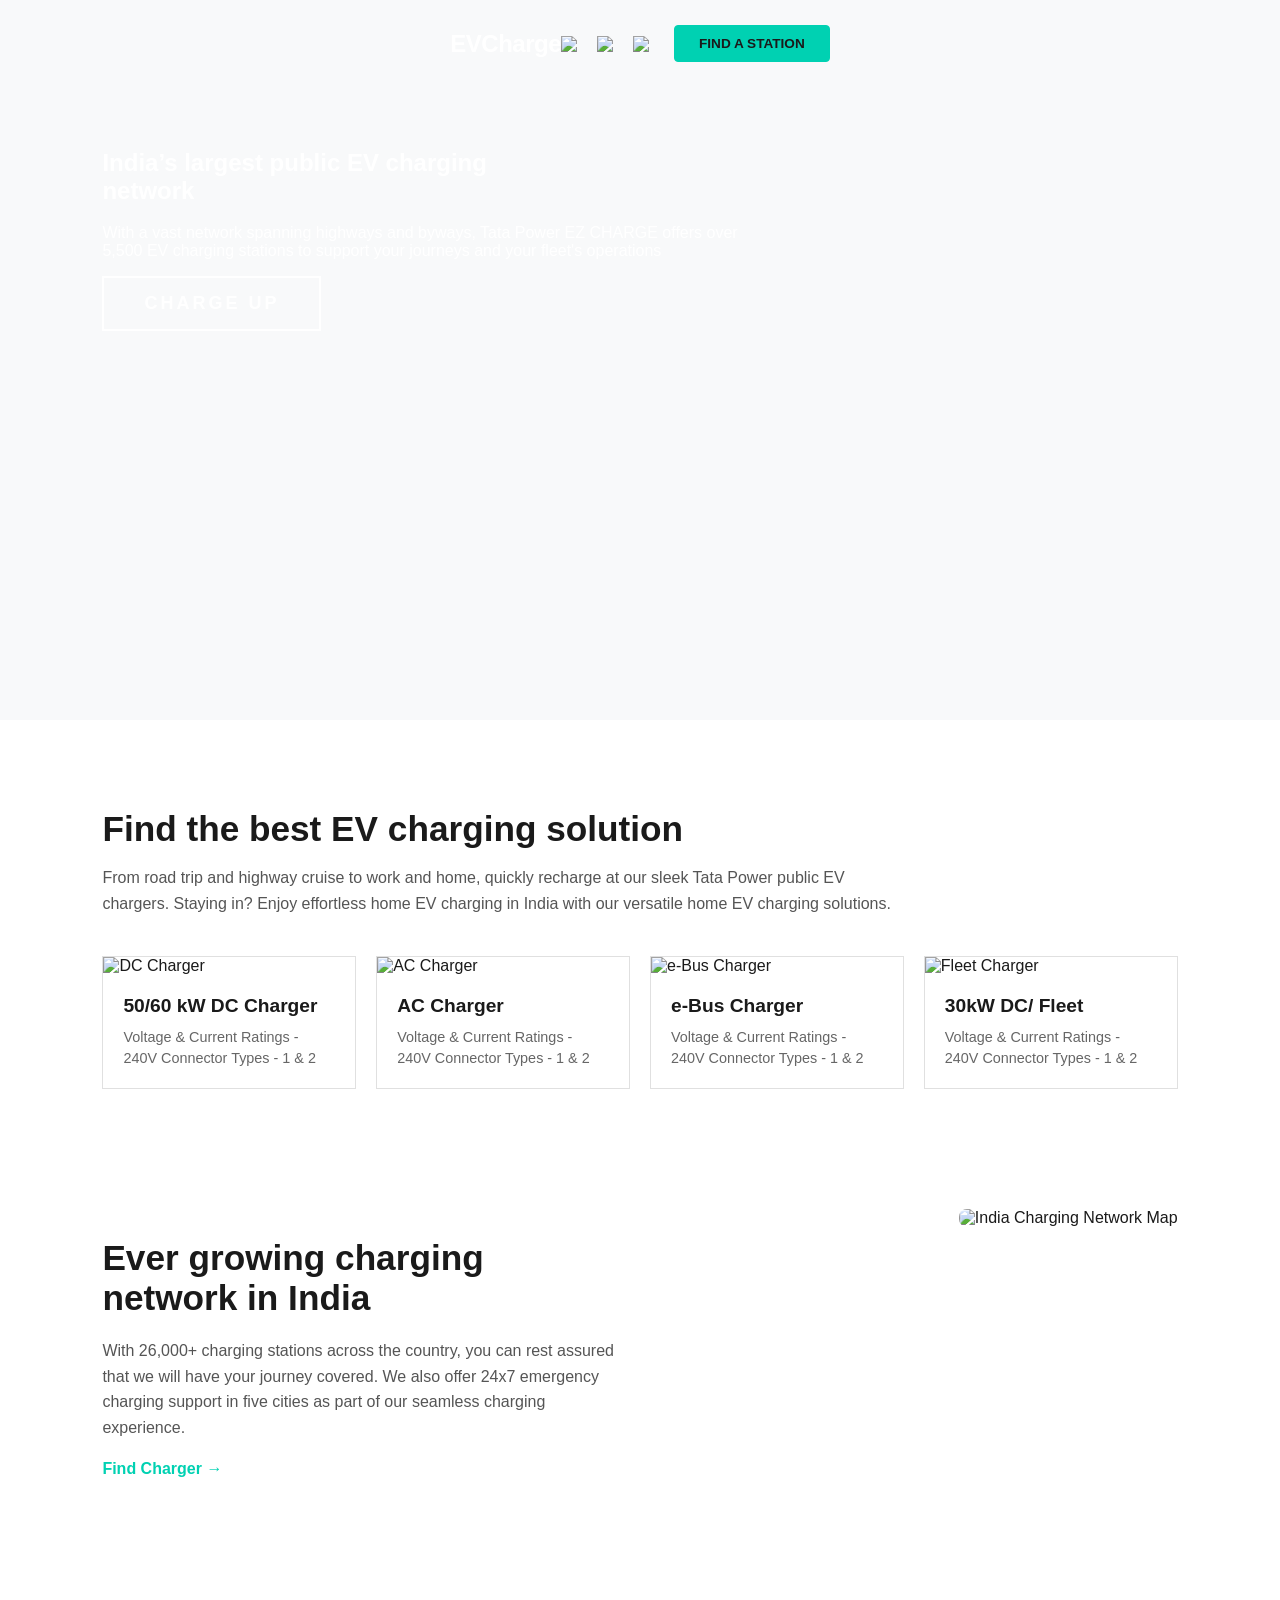
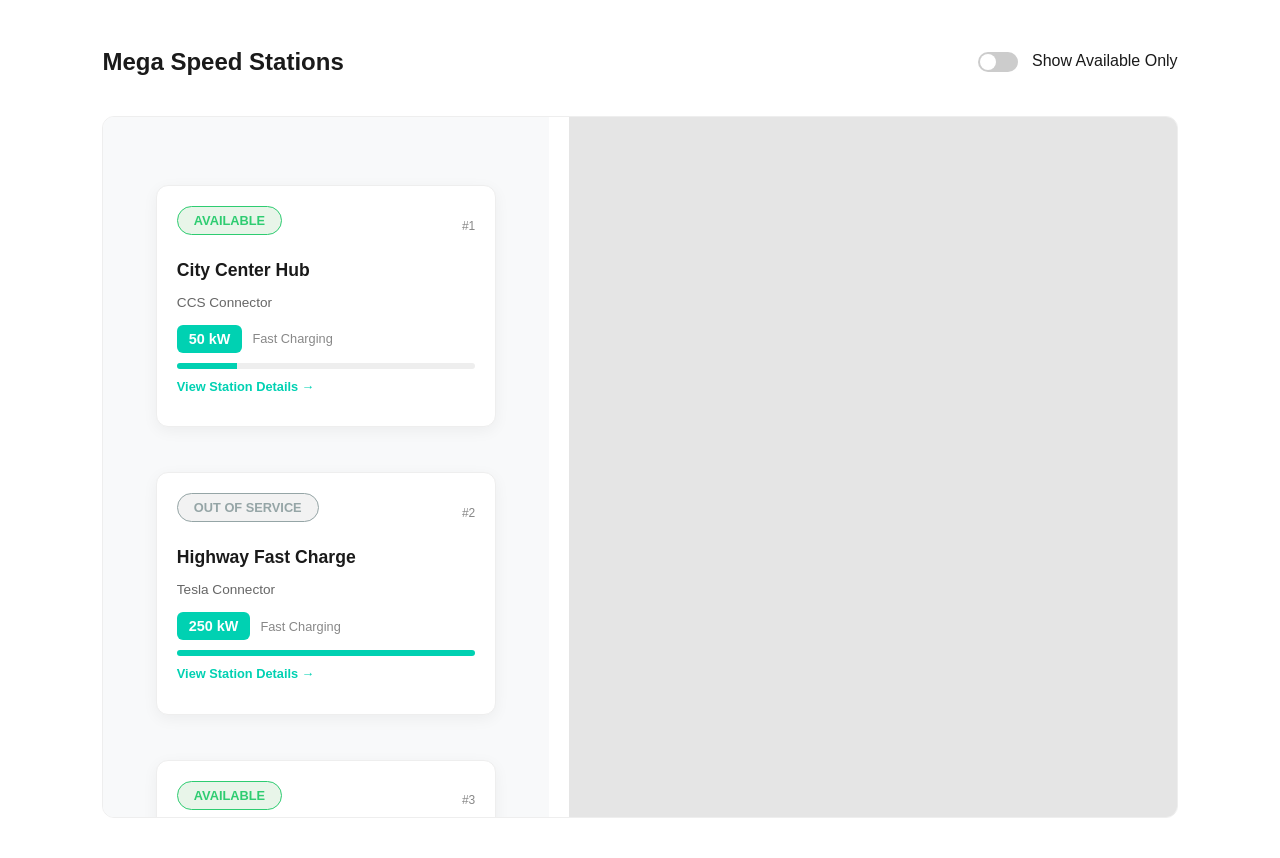
==== final_project_html/index.html @ 268f5c71 "Add files via upload" ====
<!DOCTYPE html>
<html lang="en">

<head>
    <link rel="stylesheet" href="style.css">
    <title>EVCharge | Find a Station</title>
    <link rel="stylesheet" href="https://unpkg.com/leaflet@1.9.4/dist/leaflet.css" />
    <script src="https://unpkg.com/leaflet@1.9.4/dist/leaflet.js"></script>
</head>

<body>
    <header id="main-header" class="main-header">
        <div class="header-container">
            <div class="logo">
                <h1 onclick="window.location.href='index.html'">EVCharge</h1>
            </div>



            <div class="header-actions">

                <div class="icon-group">

                    <img src="https://www.tatapower.com/etc.clientlibs/tatapoweraemsitesprogram/clientlibs/clientlib-site/resources/images/header-search.svg"
                        onclick="toggleSearch()" style="cursor: pointer;">


                    <img
                        src="https://www.tatapower.com/etc.clientlibs/tatapoweraemsitesprogram/clientlibs/clientlib-site/resources/images/accesibility.svg">


                    <img src="https://www.tatapower.com/etc.clientlibs/tatapoweraemsitesprogram/clientlibs/clientlib-site/resources/images/hamburger.svg"
                        onclick="toggleMenu()" style="cursor: pointer" ;>

                </div>

                <a href="#charging-section" class="btn-cta">Find a Station</a>




            </div>



        </div>



        <div id="menu-overlay" class="menu-overlay">
            <div class="menu-header">
                <span class="menu-title">☰ Menu</span>
                <span class="close-menu" onclick="toggleMenu()">✕</span>
            </div>
            <nav class="menu-content">
                <a href="index.html" onclick="toggleMenu()">Home</a>
                <a href="#charging-section" onclick="toggleMenu()">Find Stations</a>
                <a href="#connector-types" onclick="toggleMenu()">Connector Types</a>
                <a href="#pricing" onclick="toggleMenu()">Pricing</a>
                <div class="menu-sub-section">
                    <span class="sub-title"> How It Works</span>
                    <ul>
                        <li>Find station</li>
                        <li>Check availability</li>
                        <li>View details</li>
                        <li>Reserve charging spot</li>
                    </ul>
                </div>
                <a href="#about" onclick="toggleMenu()">About EVCharge</a>
            </nav>
        </div>


        <div id="search-overlay" class="search-overlay">
            <div class="search-container">
                <div class="search-input-wrapper">
                    <input type="text" placeholder="Search for news, article, stocks" id="search-box">
                    <span class="close-search" onclick="toggleSearch()">✕</span>
                </div>

                <div class="quick-search-section">
                    <span class="quick-title">Quick Search</span>
                    <div class="pill-container">
                        <button class="search-pill">CCS2 Chargers</button>
                        <button class="search-pill">Ultra Fast 250kW</button>
                        <button class="search-pill">Available Now</button>
                        <button class="search-pill">Charging Tariff</button>
                        <button class="search-pill">Idle Fees</button>
                        <button class="search-pill">Mumbai Highway</button>
                    </div>
                </div>
            </div>
        </div>


    </header>

    <section class="hero">
        <div class="hero-content">
            <h1>India’s largest public EV charging <br>network
            </h1>
            <p>With a vast network spanning highways and byways,
                Tata Power EZ CHARGE offers over <br>5,500 EV charging stations
                to support your journeys and your fleet's operations </p>
            <a href="#charging-section" class="charge-up-btn">
                Charge Up
            </a>
        </div>
    </section>

    <section class="charger-solutions">
        <h2>Find the best EV charging solution</h2>
        <p class="solution-desc">
            From road trip and highway cruise to work and home, quickly recharge at our sleek Tata Power public EV
            chargers.
            Staying in? Enjoy effortless home EV charging in India with our versatile home EV charging solutions.
        </p>

        <div class="product-grid">
            <div class="product-card" onclick="openChargerInfo('dc-60')">
                <div class="product-image-box">
                    <img src="https://www.tatapower.com/adobe/dynamicmedia/deliver/dm-aid--e514d005-6a16-4820-a61c-bebf4b36b5ee/Frame1321316902.webp?quality=85&width=302&preferwebp=true&width="
                        alt="DC Charger">
                </div>
                <div class="product-info">
                    <h3>50/60 kW DC Charger</h3>
                    <p>Voltage & Current Ratings - 240V Connector Types - 1 & 2</p>
                </div>
            </div>

            <div class="product-card" onclick="openChargerInfo('ac-charger')">
                <div class="product-image-box">
                    <img src="https://www.tatapower.com/adobe/dynamicmedia/deliver/dm-aid--e4ee41d9-83de-4111-8641-e7161a7dcb87/Group1321316441.webp?quality=85&width=302&preferwebp=true&width="
                        alt="AC Charger">
                </div>
                <div class="product-info">
                    <h3>AC Charger</h3>
                    <p>Voltage & Current Ratings - 240V Connector Types - 1 & 2</p>
                </div>
            </div>

            <div class="product-card" onclick="openChargerInfo('e-bus')">
                <div class="product-image-box">
                    <img src="https://www.tatapower.com/adobe/dynamicmedia/deliver/dm-aid--15c84b57-98c5-40ec-a3a7-c7b6050363bb/Group1321316442.webp?quality=85&width=302&preferwebp=true&width="
                        alt="e-Bus Charger">
                </div>
                <div class="product-info">
                    <h3>e-Bus Charger</h3>
                    <p>Voltage & Current Ratings - 240V Connector Types - 1 & 2</p>
                </div>
            </div>

            <div class="product-card" onclick="openChargerInfo('fleet')">
                <div class="product-image-box">
                    <img src="https://www.tatapower.com/adobe/dynamicmedia/deliver/dm-aid--0efea2f0-b229-4808-8883-1827bea57d4c/Frame13213169023.webp?quality=85&width=302&preferwebp=true&width="
                        alt="Fleet Charger">
                </div>
                <div class="product-info">
                    <h3>30kW DC/ Fleet</h3>
                    <p>Voltage & Current Ratings - 240V Connector Types - 1 & 2</p>
                </div>
            </div>
        </div>
    </section>

    <section class="savings-network-section">
        <div class="network-container">
            <div class="text-content">
                <h2>Ever growing charging network in India</h2>
                <p>
                    With 26,000+ charging stations across the country, you can rest assured that we will have your
                    journey covered.
                    We also offer 24x7 emergency charging support in five cities as part of our seamless charging
                    experience.
                </p>
                <p class="disclaimer">
                </p>
                <a href="#" class="find-charger-link">Find Charger →</a>


            </div>

            <div class="map-container">
                <img src="https://s7ap1.scene7.com/is/image/tatapassenger/charging-locator-map?$TT-939-780-D$&fit=fit&fmt=avif-alpha"
                    alt="India Charging Network Map" class="network-map">
            </div>
        </div>
    </section>

    <section class="dashboard-section" id="charging-section">
        <div class="dashboard-header">
            <h2>Mega Speed Stations</h2>
            <div class="filter-controls">
                <label class="switch">
                    <input type="checkbox" id="available-only" onchange="filterStations()">
                    <span class="slider"></span>
                </label>
                <span>Show Available Only</span>
            </div>
        </div>

        <div class="dashboard-container">
            <div class="list-side">
                <main id="station-list" class="grid-container">
                </main>
            </div>

            <div class="map-side">
                <iframe id="mapFrame" width="100%" height="100%" style="border:0; border-radius: 12px;" loading="lazy"
                    allowfullscreen
                    src="https://www.google.com/maps/embed/v1/search?key=YOUR_API_KEY&q=Tata+Power+EV+Charging+Station">
                </iframe>
            </div>
        </div>
    </section>


    <div id="charger-modal" class="modal-overlay" onclick="closeModal()">
        <div class="modal-content" onclick="event.stopPropagation()">
            <span class="close-btn" onclick="closeModal()">&times;</span>
            <div class="modal-body">
                <div class="modal-image">
                    <img id="modal-img" src="" alt="Charger">
                </div>
                <div class="modal-text">
                    <h2 id="modal-title">Charger Name</h2>
                    <p id="modal-desc">Technical description goes here...</p>
                    <ul id="modal-specs">
                    </ul>
                    <button class="charge-up-btn"
                        style="background:#1a1a1a; color:white; border:none; width:100%;">Download Data Sheet</button>
                </div>
            </div>
        </div>
    </div>

    <script src="script.js"></script>
</body>

</html>
---- final_project_html/style.css ----
/* General Reset & Typography */
body {
    font-family: 'Inter', 'Segoe UI', sans-serif;
    margin: 0;
    background-color: #f8f9fa;
    /* Light background from your screenshots */
    color: #1a1a1a;
    /* Dark text color */
}

/* Header Navigation */
header {
    background: #1a1a1a;
    color: white;
    padding: 1rem 5%;
    display: flex;
    justify-content: space-between;
    align-items: center;
}

.navlinks {
    color: black;
    display: flex;
    gap: 20px;
}

/* Search Overlay Styling */
.search-overlay {
    position: fixed;
    top: 0;
    left: 0;
    width: 100%;
    height: 0;
    /* Hidden by default */
    background-color: rgba(0, 30, 43, 0.98);
    /* Deep dark blue/green from Tata Power */
    z-index: 2000;
    overflow: hidden;
    transition: height 0.4s ease-in-out;
    display: flex;
    justify-content: center;
}

.search-overlay.active {
    height: 300px;
    /* Expands downward when active */
}

.search-container {
    width: 80%;
    max-width: 1000px;
    padding-top: 50px;
    color: white;
}

.search-input-wrapper {
    display: flex;
    align-items: center;
    border-bottom: 2px solid #00d1b2;
    /* Tata Teal underline */
    padding-bottom: 10px;
    margin-bottom: 30px;
}

#search-box {
    background: transparent;
    border: none;
    color: white;
    font-size: 1.8rem;
    width: 100%;
    outline: none;
}

.close-search {
    font-size: 1.5rem;
    cursor: pointer;
    color: #666;
    transition: color 0.3s;
}

.close-search:hover {
    color: white;
}

/* Quick Search Pills */
.quick-title {
    display: block;
    font-size: 0.9rem;
    color: #00d1b2;
    margin-bottom: 15px;
}

.pill-container {
    display: flex;
    flex-wrap: wrap;
    gap: 10px;
}

.search-pill {
    background: #002d3a;
    border: 1px solid #004d5a;
    color: #eee;
    padding: 8px 16px;
    border-radius: 20px;
    cursor: pointer;
    font-size: 0.85rem;
    transition: 0.3s;
}

.search-pill:hover {
    background: #00d1b2;
    color: white;
}

/* Menu Overlay Background */
.menu-overlay {
    position: fixed;
    top: 0;
    left: 0;
    width: 100%;
    height: 100%;
    background: #1a1a1a;
    z-index: 5000;
    /* Higher than header */
    transform: translateY(-100%);
    /* Stays ABOVE the screen */
    transition: transform 0.5s ease-in-out;
    visibility: hidden;
    /* Add this to prevent accidental clicks */
}


/* When active, slide down */

.menu-overlay.active {
    transform: translateY(0);
    visibility: visible;
    /* Show only when active */
}



.menu-header {
    display: flex;
    justify-content: space-between;
    align-items: center;
    border-bottom: 1px solid #333;
    padding-bottom: 1rem;
}

.menu-title {
    font-size: 1.5rem;
    font-weight: bold;
}

.close-menu {
    font-size: 2rem;
    cursor: pointer;
    color: #00d1b2;
}

.menu-content {
    display: flex;
    flex-direction: column;
    gap: 20px;
    padding-top: 30px;
}

.menu-content a {
    color: white;
    text-decoration: none;
    font-size: 1.2rem;
    font-weight: 600;
    transition: 0.3s;
}

.menu-content a:hover {
    color: #00d1b2;
}

/* How It Works Section */
.menu-sub-section {
    margin: 20px 0;
    padding: 15px;
    background: #252525;
    border-radius: 8px;
}

.sub-title {
    color: #00d1b2;
    font-weight: bold;
    display: block;
    margin-bottom: 10px;
}

.menu-sub-section ul {
    list-style: none;
    padding: 0;
    margin: 0;
}

.menu-sub-section li {
    font-size: 0.9rem;
    color: #ccc;
    margin-bottom: 8px;
    display: flex;
    align-items: center;
}

.menu-sub-section li::before {
    content: "•";
    color: #00d1b2;
    margin-right: 10px;
}


/* 1. Hero Section (Inspired by TATA.ev) */
.hero {
    position: relative;
    height: 80vh;
    width: 100%;
    background:
        url('https://www.tatapower.com/adobe/dynamicmedia/deliver/dm-p-oid--xoiKJFyY4kqwBXocriZrmRglbhyjMgNeoZG4whF-Uwqc6SeZ3aId4MAsoG1dIYcIiD8dvMjbJ8llE1LajGkYwc-zTWCh3LTII9qAmWfLQM-hAw4r_FJO782dt_IqmY88s2PEYULZP9TvJ1EC0Bq01plCGFw6dUZ7pNvtnor7L7M/desktop-hero-banner-mobile-04-v2.webp?quality=85&width=5760&preferwebp=true') no-repeat center center;
    background-size: cover;
    display: flex;
    flex-direction: column;
    justify-content: center;
    padding: 0 8% 60px 8%;
    color: #fff;
    box-sizing: border-box;
}

.hero-content {
    margin-top: -200px;
}

/* Charger Solutions Section */
.charger-solutions {
    padding: 60px 8%;
    background-color: #ffffff;
}

.charger-solutions h2 {
    font-size: 2.2rem;
    color: #1a1a1a;
    margin-bottom: 15px;
}

.solution-desc {
    max-width: 800px;
    color: #555;
    line-height: 1.6;
    margin-bottom: 40px;
}


/* --- Modern Sticky Header (Blink Inspired) --- */
.main-header {
    position: fixed;
    /* Keep it at the top */
    top: 0;
    left: 0;
    width: 100%;
    z-index: 4000;
    transition: all 0.4s cubic-bezier(0.4, 0, 0.2, 1);
    background: transparent;
    /* Starts fully transparent */
    padding: 25px 0;
}

/* Class added via JavaScript on scroll */
.main-header.scrolled {
    background: linear-gradient(to bottom,
            rgba(26, 26, 26, 1) 0%,
            rgba(26, 26, 26, 0.7) 60%,
            rgba(26, 26, 26, 0) 100%);
    /* Glass blur effect */
    padding: 12px 0;
    /* Shrink header on scroll */
}.header-container {
    max-width: 1400px;
    margin: 0 auto;
    padding: 0 5%;
    display: flex;
    /* Pushes Logo to left and Actions to right */
    justify-content: space-between; 
    align-items: center;
}

.header-actions {
    display: flex;
    flex-direction: row; /* Ensure this is NOT row-reverse */
    align-items: center;
    gap: 25px;
}
.icon-group {
    display: flex;
    gap: 20px;
    align-items: center;
}

/* Ensure icons are white and properly sized */
.nav-icon {
    width: 22px;
    filter: invert(1);
    cursor: pointer;
    opacity: 0.8;
    transition: 0.3s;
}

.nav-icon:hover {
    opacity: 1;
}
.logo h1 {
    color: white;
    font-size: 1.5rem;
    font-weight: 800;
    margin: 0;
    cursor: pointer;
    letter-spacing: -0.5px;
}

.logo h1 span {
    color: #00d1b2;
}

/* Navigation links */
.desktop-nav {
    display: flex;
    gap: 35px;
}

.desktop-nav a {
    color: white;
    text-decoration: none;
    font-size: 0.95rem;
    font-weight: 500;
    opacity: 0.85;
    transition: 0.3s;
}

.desktop-nav a:hover {
    opacity: 1;
    color: #00d1b2;
}

/* Right Side Actions */

.nav-icon {
    width: 22px;
    filter: invert(1);
    /* Flip dark icons to white */
    cursor: pointer;
    opacity: 0.8;
    transition: 0.3s;
}

.nav-icon:hover {
    opacity: 1;
    transform: scale(1.1);
}

/* The Teal CTA Button */
.btn-cta {
    background: #00d1b2;
    color: #1a1a1a;
    padding: 10px 24px;
    border-radius: 4px;
    text-decoration: none;
    font-weight: 700;
    font-size: 0.85rem;
    text-transform: uppercase;
    transition: all 0.3s ease;
    border: 1px solid #00d1b2;
}

.btn-cta:hover {
    background: transparent;
    color: #00d1b2;
    transform: translateY(-2px);
}

/* Product Grid */
.product-grid {
    display: grid;
    grid-template-columns: 1fr 1fr 1fr 1fr;
    gap: 20px;
}

.product-card {
    border: 1px solid #e0e0e0;
    text-align: left;
    transition: 0.3s;
}

.product-card:hover {
    box-shadow: 0 10px 20px rgba(0, 0, 0, 0.1);
}


.product-image-box img {
    height: 80%;
    z-index: 1;
    /* Puts image above the teal stripe */
}

/* Text area below image */
.product-info {
    padding: 20px;
}

.product-info h3 {
    margin: 0 0 10px 0;
    font-size: 1.2rem;
    color: #1a1a1a;
}

.product-info p {
    font-size: 0.9rem;
    color: #666;
    line-height: 1.4;
    margin: 0;
}


/* Savings and Network Layout */
.savings-network-section {
    padding: 60px 8%;
    background-color: #ffffff;
}

.network-container {
    display: flex;
    flex-direction: row;
    gap: 50px;
    align-items: flex-start;
}

.text-content {
    flex: 1;
    /* Takes up half the space */
}

.map-container {
    flex: 1;
    /* Takes up the other half */
    text-align: right;
}

.network-map {
    width: 100%;
    max-width: 500px;
    border-radius: 8px;
}

/* Typography */
.savings-network-section h2 {
    font-size: 2.2rem;
    color: #1a1a1a;
    margin-bottom: 20px;
}

.savings-network-section p {
    color: #555;
    line-height: 1.6;
    margin-bottom: 20px;
}

.disclaimer {
    font-size: 0.85rem;
    font-style: italic;
    color: #888;
}

.find-charger-link {
    color: #00d1b2;
    /* Tata Teal */
    text-decoration: none;
    font-weight: bold;
    display: inline-block;
    margin-bottom: 50px;
}



/* 2. Grid & Station Cards (Inspired by ChargePoint) */
.grid-container {
    display: grid;
    grid-template-columns: repeat(auto-fill, minmax(300px, 1fr));
    gap: 25px;
    padding: 3rem 8%;
}

.station-card {
    background: white;
    padding: 1.5rem;
    border-radius: 16px;
    box-shadow: 0 4px 15px rgba(0, 0, 0, 0.05);
    border: 1px solid #eee;
    transition: transform 0.3s ease;
}

.station-card:hover {
    transform: translateY(-5px);
}

/* Status Pills (Requirement: JS Availability Filter) */
.badge {
    padding: 5px 15px;
    border-radius: 25px;
    font-size: 0.75rem;
    font-weight: bold;
    display: inline-block;
    margin-bottom: 10px;
}

.available {
    background: #e8f5e9;
    color: #2ecc71;
    border: 1px solid #2ecc71;
}

.in-use {
    background: #f2f2f2;
    color: #95a5a6;
    border: 1px solid #95a5a6;
}

/* 3. Power Indicators (Requirement: CSS Power level indicators) */
.speed-tag {
    background: #00d1b2;
    /* Tata Teal */
    color: white;
    padding: 6px 12px;
    border-radius: 6px;
    font-weight: bold;
    font-size: 0.9rem;
    display: inline-block;
}

.progress-bar {
    background: #eee;
    height: 6px;
    border-radius: 10px;
    overflow: hidden;
    margin: 10px 0;
}

.fill {
    background: #00d1b2;
    height: 100%;
}

/* 4. Pricing & Details (Requirement: Pricing Strategy) */
.detail-container {
    max-width: 800px;
    margin: 40px auto;
    padding: 30px;
    background: white;
    border-radius: 20px;
    box-shadow: 0 10px 30px rgba(0, 0, 0, 0.08);
}

.info-card {
    border-left: 6px solid #00d1b2;
    padding-left: 20px;
    margin: 20px 0;
}

.price-large {
    font-size: 2.5rem;
    font-weight: 800;
    color: #1a1a1a;
    margin: 5px 0;
}

.idle-fee-box {
    background: #fff3cd;
    border: 1px solid #ffeeba;
    padding: 12px;
    border-radius: 8px;
    color: #856404;
    font-size: 0.9rem;
}

/* Buttons */
.charge-up-btn {
    display: inline-flex;
    align-items: center;
    justify-content: center;
    padding: 15px 40px;

    background: transparent;
    border: 2px solid #ffffff;

    color: #ffffff;
    font-family: 'Inter', sans-serif;
    font-size: 18px;
    font-weight: 700;
    text-transform: uppercase;
    letter-spacing: 3px;
    cursor: pointer;
    transition: all 0.3s ease;
    text-decoration: none;
}



.charge-up-btn:hover {
    background-color: rgba(255, 255, 255, 0.1);
}




.get-directions {
    color: #00d1b2;
    text-decoration: none;
    font-weight: bold;
    display: flex;
    align-items: center;
    gap: 5px;
    margin-top: 10px;
}


/* Dashboard Layout */
.dashboard-section {
    padding: 40px 8%;
    background: #ffffff;
}

.dashboard-header {
    display: flex;
    justify-content: space-between;
    align-items: center;
    margin-bottom: 20px;
}

.dashboard-container {
    display: flex;
    height: 700px;
    gap: 20px;
    border: 1px solid #eee;
    border-radius: 12px;
    overflow: hidden;
}

.list-side {
    flex: 1;
    overflow-y: auto;
    /* Scrollable list like ChargePoint */
    background: #f8f9fa;
    padding: 20px;
}

.map-side {
    flex: 1.5;
    /* Map is slightly larger */
    background: #e5e5e5;
}


/* Updated Professional Station Card */
.station-card {
    background: white;
    padding: 20px;
    border-radius: 12px;
    margin-bottom: 20px;
    border: 1px solid #eee;
    transition: all 0.3s ease;
    cursor: pointer;
}

.station-card:hover {
    transform: translateY(-5px);
    box-shadow: 0 10px 20px rgba(0, 0, 0, 0.1);
    border-color: #00d1b2;
    /* Tata Teal */
}

/* Toggle Switch Styling */
.switch {
    position: relative;
    display: inline-block;
    width: 40px;
    height: 20px;
    margin-right: 10px;
}

.switch input {
    opacity: 0;
    width: 0;
    height: 0;
}

.slider {
    position: absolute;
    cursor: pointer;
    top: 0;
    left: 0;
    right: 0;
    bottom: 0;
    background-color: #ccc;
    transition: .4s;
    border-radius: 34px;
}

input:checked+.slider {
    background-color: #00d1b2;
}

.slider:before {
    position: absolute;
    content: "";
    height: 16px;
    width: 16px;
    left: 2px;
    bottom: 2px;
    background-color: white;
    transition: .4s;
    border-radius: 50%;
}

input:checked+.slider:before {
    transform: translateX(20px);
}


.modal-overlay {
    display: none;
    /* Hidden by default */
    position: fixed;
    top: 0;
    left: 0;
    width: 100%;
    height: 100%;
    background: rgba(0, 0, 0, 0.8);
    z-index: 5000;
    justify-content: center;
    align-items: center;
}

.modal-content {
    background: white;
    width: 90%;
    max-width: 800px;
    padding: 40px;
    border-radius: 20px;
    position: relative;
    animation: slideUp 0.3s ease-out;
}

@keyframes slideUp {
    from {
        transform: translateY(50px);
        opacity: 0;
    }

    to {
        transform: translateY(0);
        opacity: 1;
    }
}

.modal-body {
    display: flex;
    gap: 30px;
    align-items: center;
}

.modal-image img {
    width: 250px;
    border-radius: 10px;
}

.modal-text {
    flex: 1;
}

.close-btn {
    position: absolute;
    top: 20px;
    right: 20px;
    font-size: 30px;
    cursor: pointer;
}

/* Style for the clickable cards */
.product-card {
    cursor: pointer;
    transition: 0.3s;
}

.product-card:hover {
    transform: scale(1.02);
}


/* Details Page Styling */
.detail-page-wrapper {
    padding: 40px 8%;
}

.main-detail-card {
    max-width: 800px;
    margin: 0 auto;
}

.tariff-card {
    border-left: 6px solid #00d1b2;
    padding: 30px;
    background: white;
    border-radius: 15px;
    box-shadow: 0 10px 30px rgba(0, 0, 0, 0.05);
}

.tariff-label {
    text-transform: uppercase;
    color: #888;
    letter-spacing: 2px;
    /* Adds that premium Tata feel */
    font-size: 0.8rem;
    margin-bottom: 5px;
}

.price-display {
    font-size: 3.5rem;
    /* Make the price the most prominent element */
    font-weight: 800;
    color: #1a1a1a;
    margin: 10px 0;
}

.price-display .unit {
    font-size: 1.2rem;
    color: #888;
    font-weight: 400;
}

.specs-grid {
    display: grid;
    grid-template-columns: 1fr 1fr;
    gap: 20px;
    margin: 20px 0;
}

.fee-notice {
    background: #fff3cd;
    border: 1px solid #ffeeba;
    padding: 15px;
    border-radius: 8px;
    color: #856404;
}

/* Back Button Styling */
.back-link {
    display: inline-flex;
    align-items: center;
    text-decoration: none;
    color: #00d1b2;
    /* Tata Power Teal */
    font-size: 1rem;
    font-weight: 700;
    text-transform: uppercase;
    letter-spacing: 1px;
    margin-bottom: 40px;
    transition: all 0.3s ease;
}

/* Styled arrow within the link */
.back-link span {
    font-size: 1.4rem;
    margin-right: 10px;
    transition: transform 0.3s ease;
}

/* Hover Effect: The arrow nudges to the left */
.back-link:hover {
    color: #1a1a1a;
    /* Darker color on hover */
}

.back-link:hover span {
    transform: translateX(-8px);
    /* Nudges the arrow back */
}

/* Status Badge on Details Page */
.badge {
    padding: 6px 16px;
    border-radius: 20px;
    font-size: 0.8rem;
    font-weight: bold;
    text-transform: uppercase;
}

.available {
    background: #e8f5e9;
    color: #2ecc71;
    border: 1px solid #2ecc71;
}

.in-use {
    background: #f2f2f2;
    color: #95a5a6;
    border: 1px solid #95a5a6;
}

html {
    scroll-behavior: smooth;
}
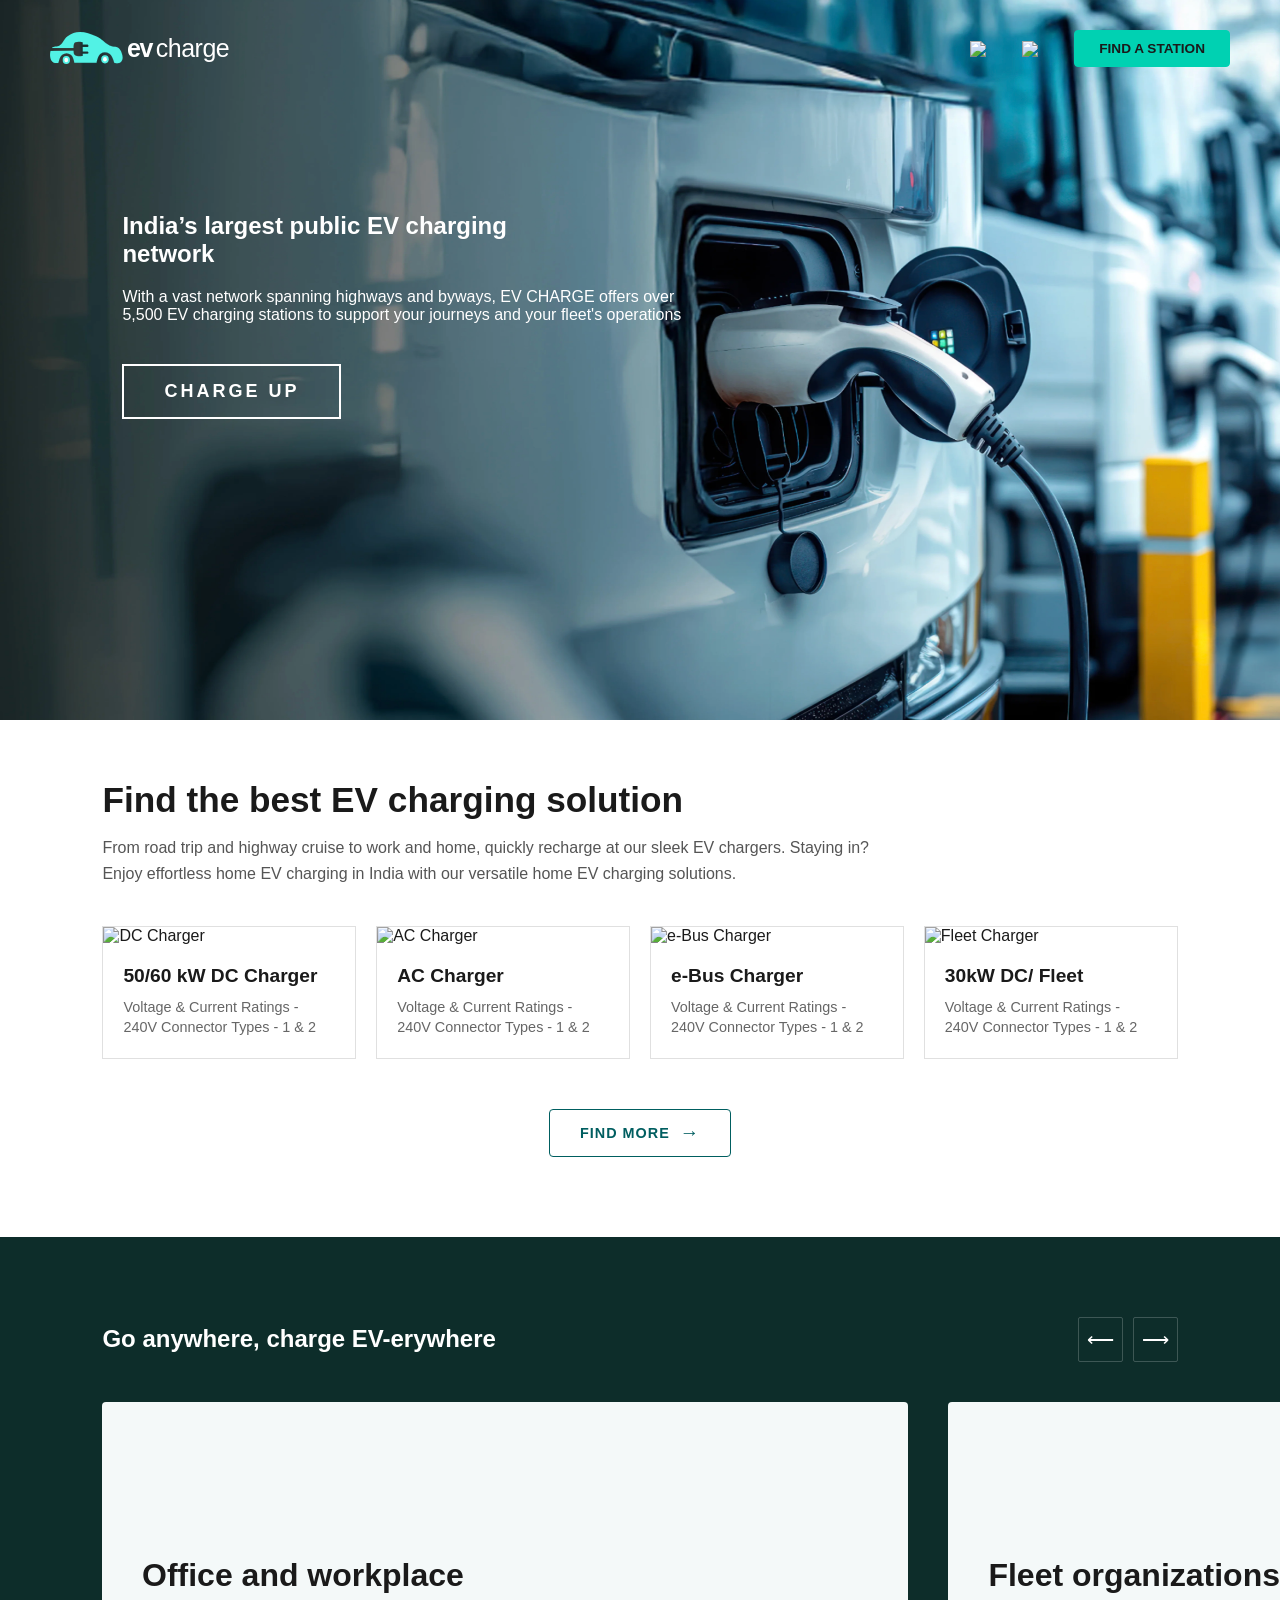
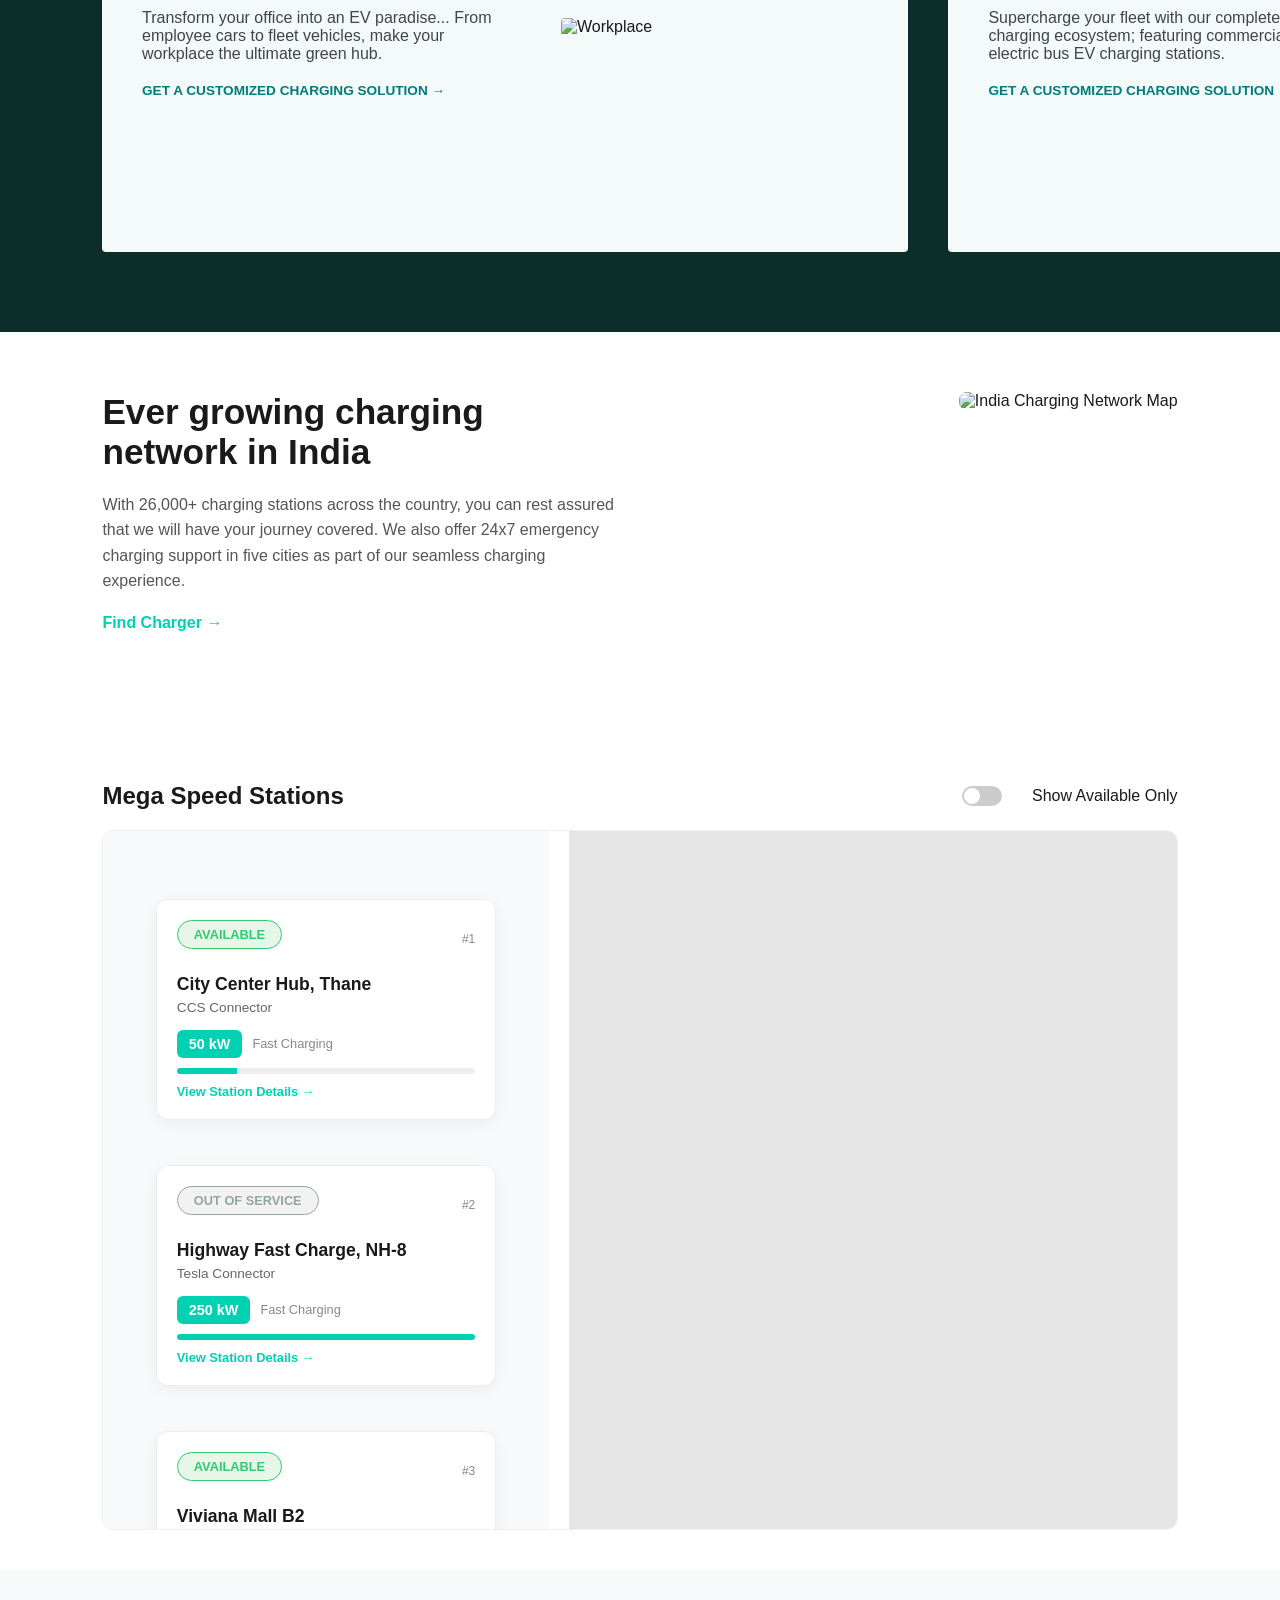
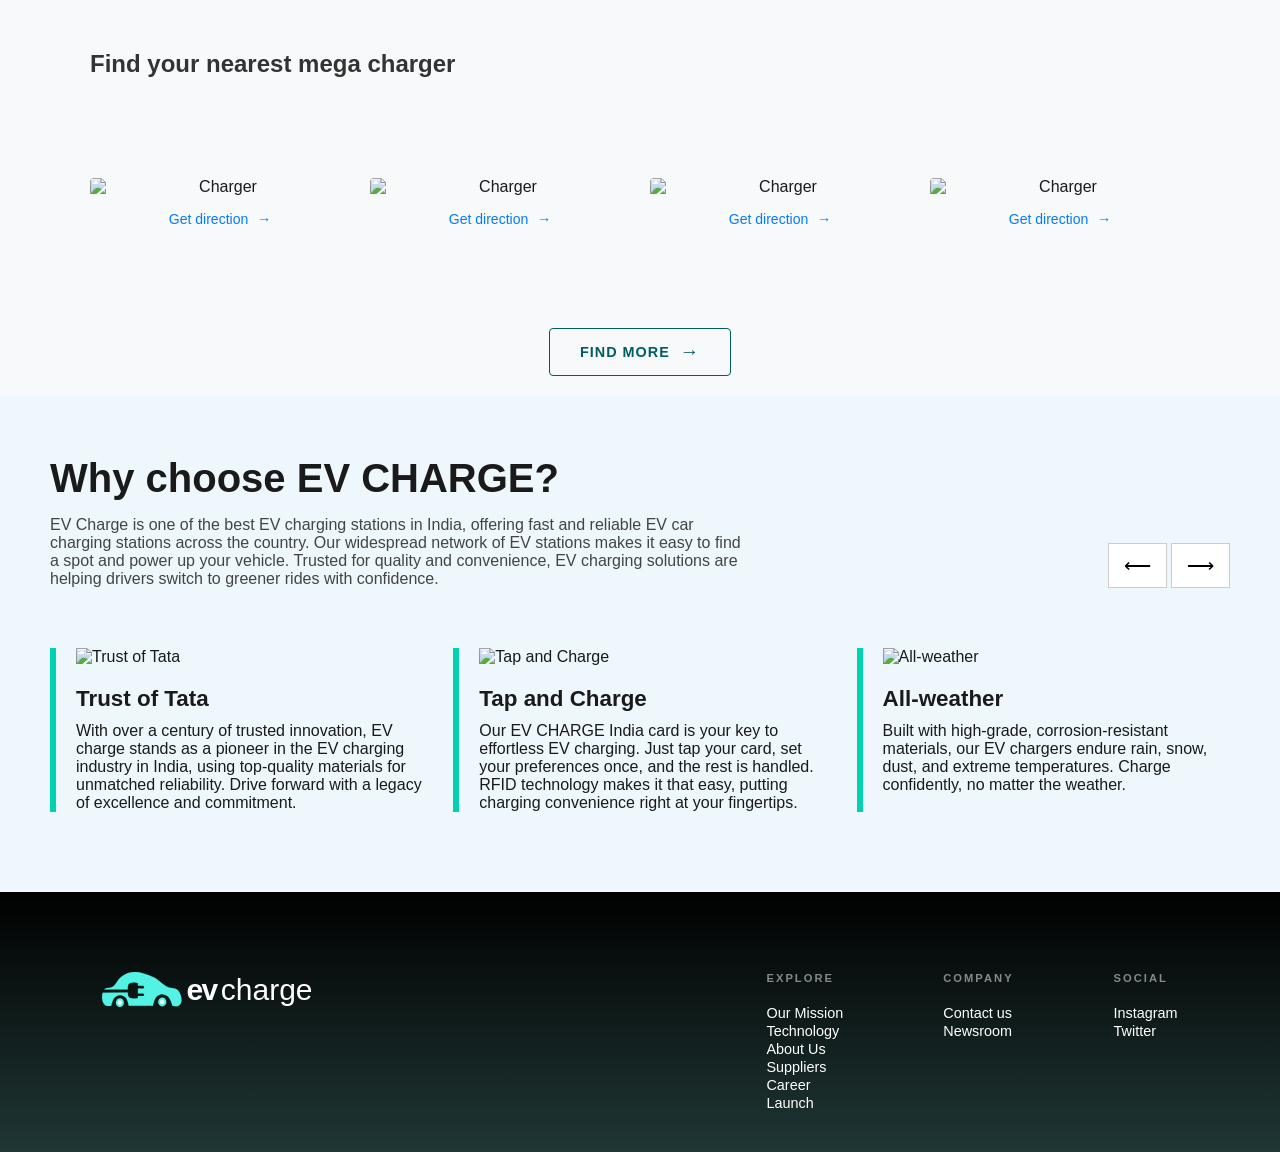
==== commit 1a68376e: "Add files via upload" ====
--- a/final_project_html/index.html
+++ b/final_project_html/index.html
@@ -4,103 +4,164 @@
 <head>
     <link rel="stylesheet" href="style.css">
     <title>EVCharge | Find a Station</title>
+    <link rel="icon" type="image" href="logo.png">
+
     <link rel="stylesheet" href="https://unpkg.com/leaflet@1.9.4/dist/leaflet.css" />
     <script src="https://unpkg.com/leaflet@1.9.4/dist/leaflet.js"></script>
 </head>
 
 <body>
+
+
+
     <header id="main-header" class="main-header">
-        <div class="header-container">
-            <div class="logo">
-                <h1 onclick="window.location.href='index.html'">EVCharge</h1>
-            </div>
-
-
-
-            <div class="header-actions">
-
-                <div class="icon-group">
-
-                    <img src="https://www.tatapower.com/etc.clientlibs/tatapoweraemsitesprogram/clientlibs/clientlib-site/resources/images/header-search.svg"
-                        onclick="toggleSearch()" style="cursor: pointer;">
-
-
-                    <img
-                        src="https://www.tatapower.com/etc.clientlibs/tatapoweraemsitesprogram/clientlibs/clientlib-site/resources/images/accesibility.svg">
-
-
-                    <img src="https://www.tatapower.com/etc.clientlibs/tatapoweraemsitesprogram/clientlibs/clientlib-site/resources/images/hamburger.svg"
-                        onclick="toggleMenu()" style="cursor: pointer" ;>
-
-                </div>
-
-                <a href="#charging-section" class="btn-cta">Find a Station</a>
-
-
-
-
-            </div>
-
-
-
-        </div>
-
-
-
-        <div id="menu-overlay" class="menu-overlay">
+        <div class="logo">
+            <a href="index.html" class="logo-link">
+                <svg width="73" height="33" viewBox="0 0 73 33" fill="none" xmlns="http://www.w3.org/2000/svg">
+                    <path
+                        d="M4.00089 30.7422C0.270269 29.4251 -0.675942 23.3082 0.570968 19.0182L23.4679 18.7828L23.5213 19.0182C23.5213 19.0182 23.5822 21.5222 24.3672 22.7498C26.3685 24.9568 32.7782 24.0332 32.7782 24.0332V21.8164H37.645C37.645 21.8164 38.3883 21.4278 38.4914 20.9413C38.627 20.3014 37.645 19.5412 37.645 19.5412H32.7782V15.0491H37.645C37.645 15.0491 38.4023 14.58 38.4914 14.0573C38.6047 13.3927 37.645 12.5989 37.645 12.5989H32.7782V10.207C32.7782 10.207 28.1001 8.89755 25.531 10.207C24.8519 10.5531 26.0156 9.7947 24.8519 10.5531C23.2927 11.5691 23.4679 15.9825 23.4679 15.9825H1.94636C4.04998 13.728 7.1097 15.0116 9.66114 13.4156C13.4366 11.0539 13.6961 7.19223 17.2787 4.48976C26.7251 -2.63597 35.9173 -0.0819516 46.585 4.48976C52.1307 6.86641 54.0859 10.6767 59.4925 13.4156C63.411 15.4007 67.3102 13.6501 69.9137 17.441C72.7576 21.5818 74.1632 28.5018 69.9137 30.7422C67.8822 31.8133 64.1477 30.7422 64.1477 30.7422C64.1477 30.7422 62.6715 23.786 59.4925 21.8164C56.4487 19.9305 53.5198 19.7877 50.5525 21.8164C47.5607 23.8618 46.585 30.7422 46.585 30.7422H24.3672C24.3672 30.7422 23.5274 24.679 20.9287 22.7498C18.0839 20.6379 15.0226 20.6885 12.1474 22.7498C9.49054 24.6545 8.49735 30.7422 8.49735 30.7422C8.49735 30.7422 5.67326 31.3327 4.00089 30.7422Z"
+                        fill="#52F2E5" />
+                    <path
+                        d="M0.570968 19.0182C-0.675942 23.3082 0.270269 29.4251 4.00089 30.7422C5.67326 31.3327 8.49735 30.7422 8.49735 30.7422C8.49735 30.7422 9.49054 24.6545 12.1474 22.7498C15.0226 20.6885 18.0839 20.6379 20.9287 22.7498C23.5274 24.679 24.3672 30.7422 24.3672 30.7422H46.585C46.585 30.7422 47.5607 23.8618 50.5525 21.8164C53.5198 19.7877 56.4487 19.9305 59.4925 21.8164C62.6715 23.786 64.1477 30.7422 64.1477 30.7422C64.1477 30.7422 67.8822 31.8133 69.9137 30.7422C74.1632 28.5018 72.7576 21.5818 69.9137 17.441C67.3102 13.6501 63.411 15.4007 59.4925 13.4156C54.0859 10.6767 52.1307 6.86641 46.585 4.48976C35.9173 -0.0819516 26.7251 -2.63597 17.2787 4.48976C13.6961 7.19223 13.4366 11.0539 9.66114 13.4156C7.1097 15.0116 4.04998 13.728 1.94636 15.9825H23.4679C23.4679 15.9825 23.2927 11.5692 24.8519 10.5531C26.0157 9.7947 24.8519 10.5531 25.531 10.207C28.1001 8.89755 32.7782 10.207 32.7782 10.207V12.5989H37.645C37.645 12.5989 38.6047 13.3927 38.4914 14.0573C38.4023 14.58 37.645 15.0491 37.645 15.0491H32.7782V19.5412H37.645C37.645 19.5412 38.627 20.3014 38.4914 20.9413C38.3883 21.4278 37.645 21.8164 37.645 21.8164H32.7782V24.0332C32.7782 24.0332 26.3685 24.9568 24.3672 22.7498M0.570968 19.0182L23.4679 18.7828L23.5213 19.0182M0.570968 19.0182H23.5213M24.3672 22.7498C23.2034 21.4663 24.7377 23.3291 24.3672 22.7498ZM24.3672 22.7498C23.5822 21.5222 23.5213 19.0182 23.5213 19.0182"
+                        stroke="#52F2E5" stroke-width="0.104235" />
+                    <ellipse cx="16.3127" cy="28.0391" rx="3.64821" ry="4.01303" fill="#52F2E5" />
+                    <ellipse cx="54.9837" cy="27.3095" rx="3.75244" ry="4.11726" fill="#52F2E5" />
+                    <ellipse cx="16.2085" cy="27.9349" rx="1.87622" ry="2.24104" fill="#FFFDFD" />
+                    <ellipse cx="54.9316" cy="27.2573" rx="1.92834" ry="2.18893" fill="white" />
+                </svg>
+
+                <span class="logo-brand">ev</span>
+
+
+                <span class="logo-text">charge</span>
+            </a>
+        </div>
+
+
+
+        <div class="nav-links">
+
+
+            <img src="https://www.tatapower.com/etc.clientlibs/tatapoweraemsitesprogram/clientlibs/clientlib-site/resources/images/header-search.svg"
+                onclick="toggleSearch()" class="nav-icon">
+
+
+
+
+            <img src="https://www.tatapower.com/etc.clientlibs/tatapoweraemsitesprogram/clientlibs/clientlib-site/resources/images/hamburger.svg"
+                onclick="toggleMenu()" class="nav-icon">
+
+
+            <a href="#charging-section" class="btn-cta">Find a Station</a>
+
+
+
+
+        </div>
+
+
+
+        </div>
+
+    </header>
+
+
+
+    <div id="menu-overlay" class="menu-overlay">
+        <div class="menu-container">
             <div class="menu-header">
-                <span class="menu-title">☰ Menu</span>
+                <span class="menu-title">EVCharge</span>
                 <span class="close-menu" onclick="toggleMenu()">✕</span>
             </div>
-            <nav class="menu-content">
-                <a href="index.html" onclick="toggleMenu()">Home</a>
-                <a href="#charging-section" onclick="toggleMenu()">Find Stations</a>
-                <a href="#connector-types" onclick="toggleMenu()">Connector Types</a>
-                <a href="#pricing" onclick="toggleMenu()">Pricing</a>
-                <div class="menu-sub-section">
-                    <span class="sub-title"> How It Works</span>
-                    <ul>
-                        <li>Find station</li>
-                        <li>Check availability</li>
-                        <li>View details</li>
-                        <li>Reserve charging spot</li>
-                    </ul>
-                </div>
-                <a href="#about" onclick="toggleMenu()">About EVCharge</a>
-            </nav>
-        </div>
-
-
-        <div id="search-overlay" class="search-overlay">
-            <div class="search-container">
-                <div class="search-input-wrapper">
-                    <input type="text" placeholder="Search for news, article, stocks" id="search-box">
-                    <span class="close-search" onclick="toggleSearch()">✕</span>
-                </div>
-
-                <div class="quick-search-section">
-                    <span class="quick-title">Quick Search</span>
-                    <div class="pill-container">
-                        <button class="search-pill">CCS2 Chargers</button>
-                        <button class="search-pill">Ultra Fast 250kW</button>
-                        <button class="search-pill">Available Now</button>
-                        <button class="search-pill">Charging Tariff</button>
-                        <button class="search-pill">Idle Fees</button>
-                        <button class="search-pill">Mumbai Highway</button>
-                    </div>
-                </div>
-            </div>
-        </div>
-
-
-    </header>
+
+            <div class="menu-body">
+                <nav class="menu-main-nav">
+                    <a href="index.html" onclick="toggleMenu()"><span>01</span> Home</a>
+                    <a href="#charging-section" onclick="toggleMenu()"><span>02</span> Find Stations</a>
+                    <a href="charger.html" onclick="toggleMenu()"><span>03</span> Mega Chargers</a>
+                    <a href="#charger-solutions" onclick="toggleMenu()"><span>03</span> Chargers Type</a>
+
+
+                    <a href="#pricing" onclick="toggleMenu()"><span>04</span> Pricing</a>
+                    <a href="#about" onclick="toggleMenu()"><span>05</span> About Us</a>
+                </nav>
+
+
+
+
+                <div class="menu-models-grid">
+                    <span class="sub-title">COMPATIBLE VEHICLES</span>
+                    <div class="models-container">
+                        <div class="model-item">
+                            <img src="https://s7ap1.scene7.com/is/image/tatapassenger/nexon-ev-empowered-oxide?$HC-264-129-D$&fit=fit&fmt=webp-alpha" alt="SUV">
+                            <p>Compact SUVs</p>
+                            <a href="#">View Charging Speeds →</a>
+                        </div>
+                        <div class="model-item">
+                            <img src="https://s7ap1.scene7.com/is/image/tatapassenger/curv-ev-emp-vs?$HC-264-129-D$&fit=fit&fmt=webp-alpha"
+                                alt="Sedan">
+                            <p>Premium Sedans</p>
+                            <a href="#">View Charging Speeds →</a>
+                        </div>
+                        <div class="model-item">
+                            <img src="https://s7ap1.scene7.com/is/image/tatapassenger/punch-ev-fearlessyellow?$HC-264-129-D$&fit=fit&fmt=webp-alpha"
+                                alt="Hatchback">
+                            <p>City Hatchbacks</p>
+                            <a href="#">View Charging Speeds →</a>
+                        </div>
+                    </div>
+                </div>
+
+                <div class="menu-side-panel">
+                    <div class="menu-sub-section">
+                        <span class="sub-title">GUIDE</span>
+                        <ul>
+                            <li>Find nearest station</li>
+                            <li>Check real-time availability</li>
+                            <li>Scan & Charge via App</li>
+                            <li>Secure Digital Payment</li>
+                        </ul>
+                    </div>
+                    <div class="menu-contact">
+                        <span class="sub-title">CONTACT</span>
+                        <p>support@evcharge.in</p>
+                        <p>1800-200-EVCH</p>
+                    </div>
+                </div>
+            </div>
+        </div>
+    </div>
+
+    <div id="search-overlay" class="search-overlay">
+        <div class="search-container">
+            <div class="search-input-wrapper">
+                <input type="text" placeholder="Search for news, article, stocks" id="search-box">
+                <span class="close-search" onclick="toggleSearch()">✕</span>
+            </div>
+
+            <div class="quick-search-section">
+                <span class="quick-title">Quick Search</span>
+                <div class="pill-container">
+                    <button class="search-pill">CCS2 Chargers</button>
+                    <button class="search-pill">Ultra Fast 250kW</button>
+                    <button class="search-pill">Available Now</button>
+                    <button class="search-pill">Charging Tariff</button>
+                    <button class="search-pill">Idle Fees</button>
+                    <button class="search-pill">Mumbai Highway</button>
+                </div>
+            </div>
+        </div>
+    </div>
+
+
+
 
     <section class="hero">
         <div class="hero-content">
             <h1>India’s largest public EV charging <br>network
             </h1>
             <p>With a vast network spanning highways and byways,
-                Tata Power EZ CHARGE offers over <br>5,500 EV charging stations
+                EV CHARGE offers over <br>5,500 EV charging stations
                 to support your journeys and your fleet's operations </p>
             <a href="#charging-section" class="charge-up-btn">
                 Charge Up
@@ -108,10 +169,13 @@
         </div>
     </section>
 
-    <section class="charger-solutions">
+
+
+
+    <section class="charger-solutions" id="charger-solutions">
         <h2>Find the best EV charging solution</h2>
         <p class="solution-desc">
-            From road trip and highway cruise to work and home, quickly recharge at our sleek Tata Power public EV
+            From road trip and highway cruise to work and home, quickly recharge at our sleek EV
             chargers.
             Staying in? Enjoy effortless home EV charging in India with our versatile home EV charging solutions.
         </p>
@@ -159,6 +223,90 @@
                     <h3>30kW DC/ Fleet</h3>
                     <p>Voltage & Current Ratings - 240V Connector Types - 1 & 2</p>
                 </div>
+            </div>
+        </div>
+
+
+        <div class="find-more-container">
+            <a href="how_to_charge.html" class="find-more-btn">FIND MORE <span>&rarr;</span></a>
+        </div>
+    </section>
+
+    <section class="go-anywhere-section">
+        <div class="go-header">
+            <h2>Go anywhere, charge <span>EV-erywhere</span></h2>
+            <div class="go-controls">
+                <button class="arrow-btn" onclick="moveGoSlider(-1)">&#10229;</button>
+                <button class="arrow-btn" onclick="moveGoSlider(1)">&#10230;</button>
+            </div>
+        </div>
+
+        <div class="go-slider-container">
+            <div class="go-track" id="goTrack">
+                <div class="go-card active">
+                    <div class="go-content">
+                        <div class="go-text-side">
+                            <h3>Office and workplace</h3>
+                            <p>Transform your office into an EV paradise... From employee cars to fleet vehicles, make
+                                your workplace the ultimate green hub.</p>
+                            <a href="#" class="go-link">GET A CUSTOMIZED CHARGING SOLUTION &rarr;</a>
+                        </div>
+                        <div class="go-image-side">
+                            <img src="https://www.tatapower.com/content/dam/tatapoweraemsitesprogram/tatapower/what-we-do/ez-charge/empbio/OfficeAndWorkplace.svg"
+                                alt="Workplace">
+                        </div>
+                    </div>
+                </div>
+
+
+                <div class="go-card active">
+                    <div class="go-content">
+                        <div class="go-text-side">
+                            <h3>Fleet organizations</h3>
+                            <p>Supercharge your fleet with our complete EV charging ecosystem; featuring commercial and
+                                electric bus EV charging stations.</p>
+                            <a href="#" class="go-link">GET A CUSTOMIZED CHARGING SOLUTION &rarr;</a>
+                        </div>
+                        <div class="go-image-side">
+                            <img src="https://www.tatapower.com/content/dam/tatapoweraemsitesprogram/tatapower/what-we-do/ez-charge/empbio/FleetOrganizations.svg"
+                                alt="Fleet">
+                        </div>
+                    </div>
+                </div>
+
+
+                <div class="go-card">
+                    <div class="go-content">
+                        <div class="go-text-side">
+                            <h3>Home and housing</h3>
+                            <p>Charge your EV hassle-free from home. EZ CHARGE offers easy electric vehicle charging
+                                solutions for residential developers.</p>
+                            <a href="#" class="go-link">GET A CUSTOMIZED CHARGING SOLUTION &rarr;</a>
+                        </div>
+                        <div class="go-image-side">
+                            <img src="https://www.tatapower.com/content/dam/tatapoweraemsitesprogram/tatapower/what-we-do/ez-charge/empbio/HomeAndHousingSocieties.svg"
+                                alt="Parking">
+                        </div>
+                    </div>
+                </div>
+
+
+                <div class="go-card">
+                    <div class="go-content">
+                        <div class="go-text-side">
+                            <h3>Public Places</h3>
+                            <p>Be the go-to destination for next-gen shoppers and travelers with top-of-the-line EV
+                                charging stations for malls. Public charging stations are the next big thing that will
+                                keep them coming back for a seamless green experience of their dreams. </p>
+                            <a href="#" class="go-link">GET A CUSTOMIZED CHARGING SOLUTION &rarr;</a>
+                        </div>
+                        <div class="go-image-side">
+                            <img src="https://www.tatapower.com/content/dam/tatapoweraemsitesprogram/tatapower/what-we-do/ez-charge/empbio/PublicPlaces.svg"
+                                alt="Parking">
+                        </div>
+                    </div>
+                </div>
+
             </div>
         </div>
     </section>
@@ -176,8 +324,6 @@
                 <p class="disclaimer">
                 </p>
                 <a href="#" class="find-charger-link">Find Charger →</a>
-
-
             </div>
 
             <div class="map-container">
@@ -191,6 +337,7 @@
         <div class="dashboard-header">
             <h2>Mega Speed Stations</h2>
             <div class="filter-controls">
+               
                 <label class="switch">
                     <input type="checkbox" id="available-only" onchange="filterStations()">
                     <span class="slider"></span>
@@ -206,14 +353,118 @@
             </div>
 
             <div class="map-side">
-                <iframe id="mapFrame" width="100%" height="100%" style="border:0; border-radius: 12px;" loading="lazy"
-                    allowfullscreen
+                <iframe id="mapFrame" width="100%" height="100%" loading="lazy" allowfullscreen
                     src="https://www.google.com/maps/embed/v1/search?key=YOUR_API_KEY&q=Tata+Power+EV+Charging+Station">
                 </iframe>
             </div>
         </div>
     </section>
-
+    <div class="container">
+        <div class="header">
+            <h2 class="title">Find your nearest mega charger</h2>
+
+        </div>
+
+        <div class="grid">
+            <div class="card">
+                <img src="https://s7ap1.scene7.com/is/image/tatapassenger/shreenath-food-hub?$R-292-164-D$&fit=crop&fmt=webp"
+                    alt="Charger">
+                <a href="https://maps.app.goo.gl/Taat5MnAgnsF94NE8" target="_blankc " class="link">Get direction
+                    <span>→</span></a>
+            </div>
+            <div class="card">
+                <img src="https://s7ap1.scene7.com/is/image/tatapassenger/mega-charger-akash-misal-house?$R-292-164-D$&fit=crop&fmt=webp"
+                    alt="Charger">
+                <a href="https://goo.gl/maps/xHufGynqgYYmKQsU9?g_st=aw" target="_blankc " class="link">Get direction
+                    <span>→</span></a>
+            </div>
+            <div class="card">
+                <img src="https://s7ap1.scene7.com/is/image/tatapassenger/hotel-express-inn-highway-king?$R-292-164-D$&fit=crop&fmt=webp"
+                    alt="Charger">
+                <a href="https://maps.app.goo.gl/spU5nBV5Gbo3FRiFA" target="_blankc " class="link">Get direction
+                    <span>→</span></a>
+            </div>
+            <div class="card">
+                <img src="https://s7ap1.scene7.com/is/image/tatapassenger/times-sqare?$R-292-164-D$&fit=crop&fmt=webp"
+                    alt="Charger">
+                <a href="https://maps.app.goo.gl/W2Aecw5BcKjy8UFE8" target="_blankc " class="link">Get direction
+                    <span>→</span></a>
+            </div>
+        </div>
+
+        <div class="find-more-container">
+            <a href="charger.html" class="find-more-btn">FIND MORE <span>&rarr;</span></a>
+        </div>
+    </div>
+
+
+    <section class="why-choose-section">
+        <div class="why-header">
+            <div class="header-text">
+                <h2>Why choose EV CHARGE?</h2>
+                <p>EV Charge is one of the best EV charging stations in India, offering fast and reliable EV
+                    car charging stations across the country. Our widespread network of EV stations makes it easy to
+                    find a spot and power up your vehicle. Trusted for quality and convenience, EV charging
+                    solutions are helping drivers switch to greener rides with confidence.</p>
+            </div>
+            <div class="slider-controls">
+                <button class="control-btn prev" onclick="moveSlider(-1)">&#10229;</button>
+                <button class="control-btn next" onclick="moveSlider(1)">&#10230;</button>
+            </div>
+
+
+        </div>
+
+        <div class="slider-viewport">
+            <div class="slider-track" id="sliderTrack">
+                <div class="info-card">
+                    <img src="https://www.tatapower.com/adobe/dynamicmedia/deliver/dm-aid--6e4fcca8-5e58-442c-8931-99049a2f8b90/trust-of-tata-ezcharge.webp?width=410&preferwebp=true&quality=85&width="
+                        alt="Trust of Tata">
+                    <h3>Trust of Tata</h3>
+                    <p>With over a century of trusted innovation, EV charge stands as a pioneer in the EV charging
+                        industry in India, using top-quality materials for unmatched reliability. Drive forward with a
+                        legacy of excellence and commitment.</p>
+                </div>
+                <div class="info-card">
+                    <img src="https://www.tatapower.com/adobe/dynamicmedia/deliver/dm-aid--ada983c3-7779-41d5-949f-8554330ec94d/home-page-banner1.webp?width=410&preferwebp=true&quality=85&width="
+                        alt="Tap and Charge">
+                    <h3>Tap and Charge</h3>
+                    <p>Our EV CHARGE India card is your key to effortless EV charging. Just tap your card, set your
+                        preferences once, and the rest is handled. RFID technology makes it that easy, putting charging
+                        convenience right at your fingertips.</p>
+                </div>
+                <div class="info-card">
+                    <img src="https://www.tatapower.com/adobe/dynamicmedia/deliver/dm-p-oid--xoiKJFyY4kqwBXocriZrmRglbhyjMgNeoZG4whF-UwrwlHzPUcrDnXSuvuRC3uk_xncxU8gJHtCG65XIHA2POlSZtR1JcsBTpArv61KKIAqVoUrhu3XzaTVrBLO35tt2/ezcharge-dec-cadence-upd.webp?width=468&preferwebp=true&quality=85&width="
+                        alt="All-weather">
+                    <h3>All-weather</h3>
+                    <p>Built with high-grade, corrosion-resistant materials, our EV chargers endure rain, snow, dust,
+                        and extreme temperatures. Charge confidently, no matter the weather.</p>
+                </div>
+
+                <div class="info-card">
+                    <img src="https://www.tatapower.com/adobe/dynamicmedia/deliver/dm-aid--68a71265-973f-4624-aa4e-2adf452ad883/Vikroli-charger.webp?width=2948&preferwebp=true&quality=85&width="
+                        alt="Trust of Tata">
+                    <h3>Hyperconnected</h3>
+                    <p>We stitch together the best EV charging India network, spanning over 620+ cities. From cozy home
+                        charging and handy public stops to adding massive bus fleets, our Tata Power EV charging network
+                        caters to all EV owners.</p>
+                </div>
+                <div class="info-card">
+                    <img src="https://www.tatapower.com/adobe/dynamicmedia/deliver/dm-aid--ada983c3-7779-41d5-949f-8554330ec94d/home-page-banner1.webp?width=410&preferwebp=true&quality=85&width="
+                        alt="Tap and Charge">
+                    <h3>Tap and Charge</h3>
+                    <p>Our EV CHARGE India card is your key to effortless EV charging...</p>
+                </div>
+                <div class="info-card">
+                    <img src="https://www.tatapower.com/adobe/dynamicmedia/deliver/dm-p-oid--xoiKJFyY4kqwBXocriZrmRglbhyjMgNeoZG4whF-UwrwlHzPUcrDnXSuvuRC3uk_xncxU8gJHtCG65XIHA2POlSZtR1JcsBTpArv61KKIAqVoUrhu3XzaTVrBLO35tt2/ezcharge-dec-cadence-upd.webp?width=468&preferwebp=true&quality=85&width="
+                        alt="All-weather">
+                    <h3>All-weather</h3>
+                    <p>Built with high-grade, corrosion-resistant materials, our chargers endure...</p>
+                </div>
+
+            </div>
+        </div>
+    </section>
 
     <div id="charger-modal" class="modal-overlay" onclick="closeModal()">
         <div class="modal-content" onclick="event.stopPropagation()">
@@ -237,4 +488,75 @@
     <script src="script.js"></script>
 </body>
 
+
+
+
+
+<footer class="main-footer">
+    <div class="footer-container">
+        <div class="footer-top-row">
+            <div class="footer-logo">
+                <a href="index.html" class="logo-link">
+                    <svg width="73" height="33" viewBox="0 0 73 33" fill="none" xmlns="http://www.w3.org/2000/svg">
+                        <path
+                            d="M4.00089 30.7422C0.270269 29.4251 -0.675942 23.3082 0.570968 19.0182L23.4679 18.7828L23.5213 19.0182C23.5213 19.0182 23.5822 21.5222 24.3672 22.7498C26.3685 24.9568 32.7782 24.0332 32.7782 24.0332V21.8164H37.645C37.645 21.8164 38.3883 21.4278 38.4914 20.9413C38.627 20.3014 37.645 19.5412 37.645 19.5412H32.7782V15.0491H37.645C37.645 15.0491 38.4023 14.58 38.4914 14.0573C38.6047 13.3927 37.645 12.5989 37.645 12.5989H32.7782V10.207C32.7782 10.207 28.1001 8.89755 25.531 10.207C24.8519 10.5531 26.0156 9.7947 24.8519 10.5531C23.2927 11.5691 23.4679 15.9825 23.4679 15.9825H1.94636C4.04998 13.728 7.1097 15.0116 9.66114 13.4156C13.4366 11.0539 13.6961 7.19223 17.2787 4.48976C26.7251 -2.63597 35.9173 -0.0819516 46.585 4.48976C52.1307 6.86641 54.0859 10.6767 59.4925 13.4156C63.411 15.4007 67.3102 13.6501 69.9137 17.441C72.7576 21.5818 74.1632 28.5018 69.9137 30.7422C67.8822 31.8133 64.1477 30.7422 64.1477 30.7422C64.1477 30.7422 62.6715 23.786 59.4925 21.8164C56.4487 19.9305 53.5198 19.7877 50.5525 21.8164C47.5607 23.8618 46.585 30.7422 46.585 30.7422H24.3672C24.3672 30.7422 23.5274 24.679 20.9287 22.7498C18.0839 20.6379 15.0226 20.6885 12.1474 22.7498C9.49054 24.6545 8.49735 30.7422 8.49735 30.7422C8.49735 30.7422 5.67326 31.3327 4.00089 30.7422Z"
+                            fill="#52F2E5" />
+                        <path
+                            d="M0.570968 19.0182C-0.675942 23.3082 0.270269 29.4251 4.00089 30.7422C5.67326 31.3327 8.49735 30.7422 8.49735 30.7422C8.49735 30.7422 9.49054 24.6545 12.1474 22.7498C15.0226 20.6885 18.0839 20.6379 20.9287 22.7498C23.5274 24.679 24.3672 30.7422 24.3672 30.7422H46.585C46.585 30.7422 47.5607 23.8618 50.5525 21.8164C53.5198 19.7877 56.4487 19.9305 59.4925 21.8164C62.6715 23.786 64.1477 30.7422 64.1477 30.7422C64.1477 30.7422 67.8822 31.8133 69.9137 30.7422C74.1632 28.5018 72.7576 21.5818 69.9137 17.441C67.3102 13.6501 63.411 15.4007 59.4925 13.4156C54.0859 10.6767 52.1307 6.86641 46.585 4.48976C35.9173 -0.0819516 26.7251 -2.63597 17.2787 4.48976C13.6961 7.19223 13.4366 11.0539 9.66114 13.4156C7.1097 15.0116 4.04998 13.728 1.94636 15.9825H23.4679C23.4679 15.9825 23.2927 11.5692 24.8519 10.5531C26.0157 9.7947 24.8519 10.5531 25.531 10.207C28.1001 8.89755 32.7782 10.207 32.7782 10.207V12.5989H37.645C37.645 12.5989 38.6047 13.3927 38.4914 14.0573C38.4023 14.58 37.645 15.0491 37.645 15.0491H32.7782V19.5412H37.645C37.645 19.5412 38.627 20.3014 38.4914 20.9413C38.3883 21.4278 37.645 21.8164 37.645 21.8164H32.7782V24.0332C32.7782 24.0332 26.3685 24.9568 24.3672 22.7498M0.570968 19.0182L23.4679 18.7828L23.5213 19.0182M0.570968 19.0182H23.5213M24.3672 22.7498C23.2034 21.4663 24.7377 23.3291 24.3672 22.7498ZM24.3672 22.7498C23.5822 21.5222 23.5213 19.0182 23.5213 19.0182"
+                            stroke="#52F2E5" stroke-width="0.104235" />
+                        <ellipse cx="16.3127" cy="28.0391" rx="3.64821" ry="4.01303" fill="#52F2E5" />
+                        <ellipse cx="54.9837" cy="27.3095" rx="3.75244" ry="4.11726" fill="#52F2E5" />
+                        <ellipse cx="16.2085" cy="27.9349" rx="1.87622" ry="2.24104" fill="#FFFDFD" />
+                        <ellipse cx="54.9316" cy="27.2573" rx="1.92834" ry="2.18893" fill="white" />
+                    </svg>
+
+                    <span class="logo-brand">ev</span>
+
+
+                    <span class="footer-logo-text">charge</span>
+                </a>
+            </div>
+
+        </div>
+
+        <div class="footer-content-grid">
+            <div class="footer-col">
+                <h4>EXPLORE</h4>
+                <ul>
+                    <li><a href="missions.html">Our Mission</a></li>
+                    <li><a href="technology.html">Technology</a></li>
+                    <li><a href="about2.html">About Us</a></li>
+                    <li><a href="suppliers.html">Suppliers</a></li>
+                    <li><a href="career.html">Career</a></li>
+                    <li><a href="launch.html">Launch</a></li>
+                </ul>
+            </div>
+
+            <div class="footer-col">
+                <h4>COMPANY</h4>
+                <ul>
+                    <li><a href="contact.html">Contact us</a></li>
+                    <li><a href="newsroom.html">Newsroom</a></li>
+
+                </ul>
+            </div>
+
+            <div class="footer-col">
+                <h4>SOCIAL</h4>
+                <ul>
+                    <li><a href="https://www.instagram.com/mananjain_02?igsh=MWFtY281cHpwazY0Mw==">Instagram</a>
+                    </li>
+                    <li><a href="#">Twitter</a></li>
+
+                </ul>
+
+
+
+            </div>
+        </div>
+    </div>
+
+
+</footer>
+
 </html>
--- a/final_project_html/style.css
+++ b/final_project_html/style.css
@@ -1,39 +1,174 @@
-/* General Reset & Typography */
 body {
     font-family: 'Inter', 'Segoe UI', sans-serif;
     margin: 0;
     background-color: #f8f9fa;
-    /* Light background from your screenshots */
     color: #1a1a1a;
-    /* Dark text color */
-}
-
-/* Header Navigation */
-header {
-    background: #1a1a1a;
+}
+
+@import url('https://fonts.googleapis.com/css2?family=Manrope:wght@400;600;700;800&display=swap');
+
+/*
+    full page styles
+  */
+* {
+    margin: 0;
+    padding: 0;
+    box-sizing: border-box;
+}
+
+/* 
+    navigation
+   */
+.main-header {
+    display: flex;
+    justify-content: space-between;
+    align-items: center;
+    padding: 30px 50px;
+    position: fixed;
+    width: 100%;
+    top: 0;
+    z-index: 10;
+    transition: all 0.4s ease;
+    animation: nav-bg-change linear both;
+    animation-timeline: scroll();
+    animation-range: 0px 150px;
+}
+
+
+.logo-link {
+    display: flex;
+    align-items: center;
+    gap: 4px;
+    text-decoration: none;
+}
+
+.logo-brand,
+.logo-text {
+    font-size: 25px;
     color: white;
-    padding: 1rem 5%;
-    display: flex;
-    justify-content: space-between;
-    align-items: center;
-}
-
-.navlinks {
-    color: black;
-    display: flex;
-    gap: 20px;
-}
-
-/* Search Overlay Styling */
+    transition: color 0.3s;
+}
+
+.logo-brand {
+    font-weight: 800;
+    letter-spacing: -1.5px;
+}
+
+.logo-text {
+    font-weight: 300;
+    letter-spacing: -0.5px;
+}
+
+.logo-tick {
+    stroke: white;
+    transform: rotate(-15deg);
+    margin-left: 2px;
+    margin-right: 2px;
+}
+
+.logo-brand,
+.logo-tick,
+.logo-text {
+    animation: logo-master-color linear both;
+    animation-timeline: scroll();
+    animation-range: 0px 150px;
+}
+
+@keyframes logo-master-color {
+    to {
+        color: var(--final-c, #000);
+        stroke: var(--final-s, #0056b3);
+    }
+}
+
+.logo-brand {
+    --final-c: #0056b3;
+}
+
+.logo-tick {
+    --final-s: #0056b3;
+}
+
+.logo-text {
+    --final-c: #000000;
+}
+
+.nav-links {
+    display: flex;
+    list-style: none;
+    gap: 30px;
+    align-items: center;
+}
+
+
+
+.nav-icon {
+    cursor: pointer;
+    width: 22px;
+    transition: opacity 0.3s;
+    animation: icon-filter-change linear both;
+    animation-timeline: scroll();
+    animation-range: 0px 150px;
+}
+
+@keyframes icon-filter-change {
+    from {
+        filter: brightness(1) invert(0);
+    }
+
+    to {
+        filter: brightness(0);
+    }
+}
+
+
+.nav-icon:hover {
+    opacity: 0.6;
+}
+
+
+@keyframes nav-bg-change {
+    from {
+        background: transparent;
+        padding: 30px 50px;
+    }
+
+    to {
+        background: white;
+        box-shadow: 0 2px 20px rgba(0, 0, 0, 0.1);
+        padding: 15px 50px;
+
+    }
+}
+
+@keyframes link-color-change {
+    to {
+        color: #000000;
+    }
+}
+
+
+@keyframes btn-border-change {
+    from {
+        border-color: #ffffff;
+        color: #ffffff;
+    }
+
+    to {
+        border-color: #000000;
+        color: #000000;
+    }
+}
+
+
+
 .search-overlay {
     position: fixed;
     top: 0;
     left: 0;
     width: 100%;
     height: 0;
-    /* Hidden by default */
     background-color: rgba(0, 30, 43, 0.98);
-    /* Deep dark blue/green from Tata Power */
     z-index: 2000;
     overflow: hidden;
     transition: height 0.4s ease-in-out;
@@ -43,7 +178,6 @@
 
 .search-overlay.active {
     height: 300px;
-    /* Expands downward when active */
 }
 
 .search-container {
@@ -57,7 +191,6 @@
     display: flex;
     align-items: center;
     border-bottom: 2px solid #00d1b2;
-    /* Tata Teal underline */
     padding-bottom: 10px;
     margin-bottom: 30px;
 }
@@ -82,8 +215,7 @@
     color: white;
 }
 
-/* Quick Search Pills */
-.quick-title {
+ .quick-title {
     display: block;
     font-size: 0.9rem;
     color: #00d1b2;
@@ -112,115 +244,194 @@
     color: white;
 }
 
-/* Menu Overlay Background */
 .menu-overlay {
     position: fixed;
     top: 0;
     left: 0;
     width: 100%;
     height: 100%;
-    background: #1a1a1a;
+    background: #05100E;
     z-index: 5000;
-    /* Higher than header */
     transform: translateY(-100%);
-    /* Stays ABOVE the screen */
-    transition: transform 0.5s ease-in-out;
+    transition: transform 0.6s cubic-bezier(0.85, 0, 0.15, 1);
     visibility: hidden;
-    /* Add this to prevent accidental clicks */
-}
-
-
-/* When active, slide down */
+    display: flex;
+    justify-content: center;
+}
 
 .menu-overlay.active {
     transform: translateY(0);
     visibility: visible;
-    /* Show only when active */
-}
-
-
+}
+
+.menu-container {
+    width: 85%;
+    max-width: 1200px;
+    padding-top: 30px;
+     position: relative;
+    display: flex;
+    flex-direction: column;
+}
 
 .menu-header {
     display: flex;
     justify-content: space-between;
     align-items: center;
-    border-bottom: 1px solid #333;
-    padding-bottom: 1rem;
+    border-bottom: 1px solid rgba(255, 255, 255, 0.1);
+    padding-bottom: 20px;
+    width: 100%;
 }
 
 .menu-title {
-    font-size: 1.5rem;
-    font-weight: bold;
+    font-size: 1.8rem;
+    font-weight: 800;
+    color: white;
+    letter-spacing: -1px;
+    text-transform: lowercase;
+     cursor: default;
 }
 
 .close-menu {
-    font-size: 2rem;
-    cursor: pointer;
+    font-size: 2.5rem;
+     cursor: pointer;
     color: #00d1b2;
-}
-
-.menu-content {
+     line-height: 1;
+    z-index: 6000;
+     transition: transform 0.3s ease;
+    user-select: none;
+}
+
+.close-menu:hover {
+    transform: rotate(90deg);
+     color: white;
+}
+
+ .menu-body {
+    display: flex;
+    margin-top: 40px;
+    gap: 40px;
+ }
+
+
+
+.menu-body {
+    display: flex;
+    margin-top: 60px;
+    gap: 100px;
+}
+
+ .menu-main-nav {
     display: flex;
     flex-direction: column;
-    gap: 20px;
-    padding-top: 30px;
-}
-
-.menu-content a {
+    flex: 2;
+}
+
+.menu-main-nav a {
+    font-size: 3.5rem;
+     font-weight: 800;
     color: white;
     text-decoration: none;
-    font-size: 1.2rem;
-    font-weight: 600;
+    margin-bottom: 15px;
+    transition: all 0.3s ease;
+    display: flex;
+    align-items: center;
+}
+
+.menu-main-nav a span {
+    font-size: 1rem;
+    color: #00d1b2;
+    margin-right: 20px;
+    font-weight: 400;
+}
+
+.menu-main-nav a:hover {
+    padding-left: 20px;
+    color: #00d1b2;
+}
+
+
+.menu-models-grid {
+    flex: 2;
+    padding: 0 40px;
+    border-left: 1px solid rgba(255, 255, 255, 0.1);
+}
+
+.models-container {
+    display: grid;
+    grid-template-columns: repeat(3, 1fr);
+    gap: 30px;
+    margin-top: 20px;
+}
+
+.model-item {
+    text-align: center;
     transition: 0.3s;
 }
 
-.menu-content a:hover {
+.model-item:hover {
+    transform: translateY(-5px);
+}
+
+.model-item img {
+    width: 100%;
+    max-width: 180px;
+    filter: drop-shadow(0 10px 15px rgba(0, 0, 0, 0.5));
+    margin-bottom: 10px;
+}
+
+.model-item p {
+    color: white;
+    font-weight: 700;
+    margin-bottom: 5px;
+    font-size: 0.9rem;
+}
+
+.model-item a {
     color: #00d1b2;
-}
-
-/* How It Works Section */
-.menu-sub-section {
-    margin: 20px 0;
-    padding: 15px;
-    background: #252525;
-    border-radius: 8px;
+    font-size: 0.75rem;
+    text-decoration: none;
+    font-weight: 500;
+}
+
+/* Side Panel  */
+.menu-side-panel {
+    flex: 1;
+    border-left: 1px solid rgba(255, 255, 255, 0.1);
+    padding-left: 50px;
 }
 
 .sub-title {
-    color: #00d1b2;
-    font-weight: bold;
+    color: #666;
+    font-size: 0.8rem;
+    letter-spacing: 3px;
+    font-weight: 700;
+    margin-bottom: 20px;
     display: block;
-    margin-bottom: 10px;
 }
 
 .menu-sub-section ul {
     list-style: none;
     padding: 0;
-    margin: 0;
 }
 
 .menu-sub-section li {
-    font-size: 0.9rem;
-    color: #ccc;
-    margin-bottom: 8px;
-    display: flex;
-    align-items: center;
-}
-
-.menu-sub-section li::before {
-    content: "•";
-    color: #00d1b2;
-    margin-right: 10px;
-}
-
-
-/* 1. Hero Section (Inspired by TATA.ev) */
+    color: #aaa;
+    margin-bottom: 15px;
+    font-size: 1rem;
+}
+
+.menu-contact p {
+    color: white;
+    font-weight: 500;
+    margin-top: 5px;
+}
+
 .hero {
     position: relative;
     height: 80vh;
     width: 100%;
     background:
-        url('https://www.tatapower.com/adobe/dynamicmedia/deliver/dm-p-oid--xoiKJFyY4kqwBXocriZrmRglbhyjMgNeoZG4whF-Uwqc6SeZ3aId4MAsoG1dIYcIiD8dvMjbJ8llE1LajGkYwc-zTWCh3LTII9qAmWfLQM-hAw4r_FJO782dt_IqmY88s2PEYULZP9TvJ1EC0Bq01plCGFw6dUZ7pNvtnor7L7M/desktop-hero-banner-mobile-04-v2.webp?quality=85&width=5760&preferwebp=true') no-repeat center center;
+        url('index.png') no-repeat center center;
     background-size: cover;
     display: flex;
     flex-direction: column;
@@ -231,10 +442,179 @@
 }
 
 .hero-content {
-    margin-top: -200px;
-}
-
-/* Charger Solutions Section */
+    margin-bottom: 180px;
+    margin-top: 70px;
+
+}
+
+.hero-content h1 {
+    margin: 20px;
+}
+
+.hero-content h1 {
+    margin-top: 100px;
+}
+
+.hero-content p {
+    margin: 20px;
+}
+
+.hero-content a {
+    margin: 20px;
+}
+
+.go-anywhere-section {
+    background-color: #0d2d2a;
+    padding: 80px 0;
+    color: white;
+    overflow: hidden;
+}
+
+.go-header {
+    display: flex;
+    justify-content: space-between;
+     align-items: center;
+    padding: 0 8%;
+    margin-bottom: 40px;
+}
+
+ .go-controls {
+    display: flex;
+    gap: 10px;
+}
+
+ .arrow-btn {
+    background: transparent;
+    border: 1px solid rgba(255, 255, 255, 0.2);
+     color: #ffffff;
+    width: 45px;
+    height: 45px;
+    display: flex;
+    align-items: center;
+    justify-content: center;
+    cursor: pointer;
+    font-size: 1.2rem;
+    transition: all 0.3s ease;
+    border-radius: 2px;
+ }
+
+ .arrow-btn:hover {
+    border-color: #00d1b2;
+    color: #00d1b2;
+    background-color: rgba(0, 209, 178, 0.05);
+ }
+
+ .arrow-btn:active {
+    transform: scale(0.92);
+}
+
+ .arrow-btn:disabled {
+    opacity: 0.2;
+    cursor: not-allowed;
+    border-color: rgba(255, 255, 255, 0.1);
+}
+
+ .go-slider-container {
+    padding: 0 8%;
+    overflow: visible;
+}
+
+.go-track {
+    display: flex;
+    gap: 40px;
+    transition: transform 0.6s cubic-bezier(0.25, 1, 0.5, 1);
+    will-change: transform;
+}
+
+ .go-card {
+    flex: 0 0 75%;
+     background: #f4f9f9;
+    color: #1a1a1a;
+    min-height: 450px;
+    border-radius: 4px;
+    display: flex;
+    transition: all 0.5s ease;
+    opacity: 0.3;
+    filter: grayscale(100%);
+    transition: all 0.5s ease;
+    transform: scale(0.95);
+}
+
+.go-card.active {
+    opacity: 1;
+    filter: grayscale(0%);
+    transform: scale(1);
+}
+
+.go-content {
+    display: flex;
+    width: 100%;
+    padding: 40px;
+    gap: 30px;
+}
+
+.go-text-side {
+    flex: 1.2;
+    padding-right: 20px;
+    display: flex;
+    flex-direction: column;
+    justify-content: center;
+}
+
+.go-text-side h3 {
+    font-size: 2rem;
+    margin-bottom: 15px;
+}
+
+.go-image-side {
+    flex: 1;
+    display: flex;
+    align-items: center;
+    justify-content: center;
+}
+
+.go-image-side img {
+    width: 100%;
+    max-height: 350px;
+    object-fit: contain;
+    border-radius: 4px;
+}
+
+.go-link {
+    font-size: 0.85rem;
+    font-weight: 700;
+    text-transform: uppercase;
+    color: #007c7d;
+    text-decoration: none;
+    margin-top: 20px;
+    display: inline-block;
+}
+
+.go-anywhere-section {
+    font-family: 'Manrope', sans-serif;
+}
+
+.go-anywhere-section h2 {
+    font-weight: 800;
+}
+
+.go-anywhere-section h3 {
+    font-weight: 700;
+}
+
+.go-anywhere-section p {
+    font-weight: 400;
+    color: #444;
+}
+
+.go-anywhere-section a {
+    font-weight: 700;
+}
+
+
+
+
+
 .charger-solutions {
     padding: 60px 8%;
     background-color: #ffffff;
@@ -254,113 +634,6 @@
 }
 
 
-/* --- Modern Sticky Header (Blink Inspired) --- */
-.main-header {
-    position: fixed;
-    /* Keep it at the top */
-    top: 0;
-    left: 0;
-    width: 100%;
-    z-index: 4000;
-    transition: all 0.4s cubic-bezier(0.4, 0, 0.2, 1);
-    background: transparent;
-    /* Starts fully transparent */
-    padding: 25px 0;
-}
-
-/* Class added via JavaScript on scroll */
-.main-header.scrolled {
-    background: linear-gradient(to bottom,
-            rgba(26, 26, 26, 1) 0%,
-            rgba(26, 26, 26, 0.7) 60%,
-            rgba(26, 26, 26, 0) 100%);
-    /* Glass blur effect */
-    padding: 12px 0;
-    /* Shrink header on scroll */
-}.header-container {
-    max-width: 1400px;
-    margin: 0 auto;
-    padding: 0 5%;
-    display: flex;
-    /* Pushes Logo to left and Actions to right */
-    justify-content: space-between; 
-    align-items: center;
-}
-
-.header-actions {
-    display: flex;
-    flex-direction: row; /* Ensure this is NOT row-reverse */
-    align-items: center;
-    gap: 25px;
-}
-.icon-group {
-    display: flex;
-    gap: 20px;
-    align-items: center;
-}
-
-/* Ensure icons are white and properly sized */
-.nav-icon {
-    width: 22px;
-    filter: invert(1);
-    cursor: pointer;
-    opacity: 0.8;
-    transition: 0.3s;
-}
-
-.nav-icon:hover {
-    opacity: 1;
-}
-.logo h1 {
-    color: white;
-    font-size: 1.5rem;
-    font-weight: 800;
-    margin: 0;
-    cursor: pointer;
-    letter-spacing: -0.5px;
-}
-
-.logo h1 span {
-    color: #00d1b2;
-}
-
-/* Navigation links */
-.desktop-nav {
-    display: flex;
-    gap: 35px;
-}
-
-.desktop-nav a {
-    color: white;
-    text-decoration: none;
-    font-size: 0.95rem;
-    font-weight: 500;
-    opacity: 0.85;
-    transition: 0.3s;
-}
-
-.desktop-nav a:hover {
-    opacity: 1;
-    color: #00d1b2;
-}
-
-/* Right Side Actions */
-
-.nav-icon {
-    width: 22px;
-    filter: invert(1);
-    /* Flip dark icons to white */
-    cursor: pointer;
-    opacity: 0.8;
-    transition: 0.3s;
-}
-
-.nav-icon:hover {
-    opacity: 1;
-    transform: scale(1.1);
-}
-
-/* The Teal CTA Button */
 .btn-cta {
     background: #00d1b2;
     color: #1a1a1a;
@@ -380,7 +653,6 @@
     transform: translateY(-2px);
 }
 
-/* Product Grid */
 .product-grid {
     display: grid;
     grid-template-columns: 1fr 1fr 1fr 1fr;
@@ -401,10 +673,8 @@
 .product-image-box img {
     height: 80%;
     z-index: 1;
-    /* Puts image above the teal stripe */
-}
-
-/* Text area below image */
+}
+
 .product-info {
     padding: 20px;
 }
@@ -423,7 +693,6 @@
 }
 
 
-/* Savings and Network Layout */
 .savings-network-section {
     padding: 60px 8%;
     background-color: #ffffff;
@@ -438,12 +707,10 @@
 
 .text-content {
     flex: 1;
-    /* Takes up half the space */
 }
 
 .map-container {
     flex: 1;
-    /* Takes up the other half */
     text-align: right;
 }
 
@@ -453,7 +720,6 @@
     border-radius: 8px;
 }
 
-/* Typography */
 .savings-network-section h2 {
     font-size: 2.2rem;
     color: #1a1a1a;
@@ -474,7 +740,6 @@
 
 .find-charger-link {
     color: #00d1b2;
-    /* Tata Teal */
     text-decoration: none;
     font-weight: bold;
     display: inline-block;
@@ -483,7 +748,6 @@
 
 
 
-/* 2. Grid & Station Cards (Inspired by ChargePoint) */
 .grid-container {
     display: grid;
     grid-template-columns: repeat(auto-fill, minmax(300px, 1fr));
@@ -504,7 +768,6 @@
     transform: translateY(-5px);
 }
 
-/* Status Pills (Requirement: JS Availability Filter) */
 .badge {
     padding: 5px 15px;
     border-radius: 25px;
@@ -526,10 +789,8 @@
     border: 1px solid #95a5a6;
 }
 
-/* 3. Power Indicators (Requirement: CSS Power level indicators) */
 .speed-tag {
     background: #00d1b2;
-    /* Tata Teal */
     color: white;
     padding: 6px 12px;
     border-radius: 6px;
@@ -551,7 +812,6 @@
     height: 100%;
 }
 
-/* 4. Pricing & Details (Requirement: Pricing Strategy) */
 .detail-container {
     max-width: 800px;
     margin: 40px auto;
@@ -583,7 +843,6 @@
     font-size: 0.9rem;
 }
 
-/* Buttons */
 .charge-up-btn {
     display: inline-flex;
     align-items: center;
@@ -606,6 +865,7 @@
 
 
 
+
 .charge-up-btn:hover {
     background-color: rgba(255, 255, 255, 0.1);
 }
@@ -646,22 +906,44 @@
     overflow: hidden;
 }
 
+.filter-controls {
+    display: flex;
+    gap: 20px;
+    align-items: center;
+}
+
+.search-input {
+    padding: 8px 15px;
+    border-radius: 20px;
+    border: 1px solid #ddd;
+    outline: none;
+    font-family: 'Inter', sans-serif;
+    transition: border-color 0.3s ease;
+}
+
+.search-input:focus {
+    border-color: #00d1b2;
+}
+
 .list-side {
     flex: 1;
     overflow-y: auto;
-    /* Scrollable list like ChargePoint */
     background: #f8f9fa;
     padding: 20px;
 }
 
 .map-side {
     flex: 1.5;
-    /* Map is slightly larger */
     background: #e5e5e5;
 }
 
-
-/* Updated Professional Station Card */
+#mapFrame {
+    border: 0;
+    border-radius: 12px;
+
+}
+
+
 .station-card {
     background: white;
     padding: 20px;
@@ -679,7 +961,6 @@
     /* Tata Teal */
 }
 
-/* Toggle Switch Styling */
 .switch {
     position: relative;
     display: inline-block;
@@ -729,7 +1010,6 @@
 
 .modal-overlay {
     display: none;
-    /* Hidden by default */
     position: fixed;
     top: 0;
     left: 0;
@@ -786,7 +1066,16 @@
     cursor: pointer;
 }
 
-/* Style for the clickable cards */
+
+
+.download-btn {
+    background: #1a1a1a;
+    color: white;
+    border: none;
+    width: 100%;
+
+}
+
 .product-card {
     cursor: pointer;
     transition: 0.3s;
@@ -794,6 +1083,178 @@
 
 .product-card:hover {
     transform: scale(1.02);
+}
+
+
+
+.container {
+    max-width: 1100px;
+    margin: 0 auto;
+}
+
+.header {
+    display: flex;
+    justify-content: space-between;
+    align-items: center;
+    margin-bottom: 20px;
+}
+
+.title {
+    padding-top: 80px;
+    font-size: 24px;
+    color: #333;
+    font-weight: bold;
+}
+
+
+
+/* Grid layout */
+.grid {
+    display: grid;
+    /* This forces exactly 4 equal columns */
+    grid-template-columns: repeat(4, 1fr);
+    gap: 20px;
+    margin-top: 100px;
+    margin-bottom: 100px;
+
+}
+
+.card {
+    text-align: center;
+}
+
+.card img {
+    width: 100%;
+    height: auto;
+    border-radius: 4px;
+    display: block;
+}
+
+/* Link styling */
+.link {
+    display: inline-block;
+    margin-top: 15px;
+    color: #007bff;
+    text-decoration: none;
+    font-size: 14px;
+    font-weight: 500;
+}
+
+.link:hover {
+    text-decoration: underline;
+}
+
+.link span {
+    margin-left: 5px;
+}
+
+
+.why-choose-section {
+    padding: 60px 50px;
+    background-color: #eef7fb;
+    /* Subtle blue from your screenshot */
+}
+
+.why-header {
+    display: flex;
+    justify-content: space-between;
+    align-items: flex-end;
+    margin-bottom: 40px;
+}
+
+.header-text h2 {
+    font-size: 2.5rem;
+    margin-bottom: 15px;
+}
+
+.header-text p {
+    max-width: 700px;
+    color: #444;
+}
+
+.find-more-container {
+    display: flex;
+    justify-content: center;
+    margin-top: 50px;
+    /* Space between the grid and the button */
+    margin-bottom: 20px;
+}
+
+.find-more-btn {
+    display: inline-flex;
+    align-items: center;
+    gap: 10px;
+    padding: 12px 30px;
+    border: 1px solid #005e60;
+    /* Brand teal border */
+    color: #005e60;
+    /* Brand teal text */
+    text-decoration: none;
+    font-size: 0.9rem;
+    font-weight: 700;
+    letter-spacing: 1px;
+    transition: all 0.3s ease;
+    border-radius: 4px;
+}
+
+.find-more-btn span {
+    font-size: 1.2rem;
+    transition: transform 0.3s ease;
+}
+
+.find-more-btn:hover {
+    background-color: #005e60;
+    color: #ffffff;
+}
+
+.find-more-btn:hover span {
+    transform: translateX(5px);
+}
+
+/* Slider Controls */
+.control-btn {
+    background: white;
+    border: 1px solid #ccc;
+    padding: 10px 15px;
+    cursor: pointer;
+    font-size: 1.2rem;
+    transition: 0.3s;
+}
+
+.control-btn:hover {
+    background: #00d1b2;
+    color: white;
+    border-color: #00d1b2;
+}
+
+/* The Viewport and Track */
+.slider-viewport {
+    overflow: hidden;
+    /* Clips the cards that are out of view */
+}
+
+.slider-track {
+    display: flex;
+    gap: 30px;
+    transition: transform 0.5s ease-in-out;
+}
+
+.info-card {
+    min-width: calc(33.33% - 20px);
+    /* Shows 3 cards at once */
+    background: transparent;
+}
+
+.info-card img {
+    width: 100%;
+    height: 250px;
+    object-fit: cover;
+    margin-bottom: 20px;
+}
+
+.info-card h3 {
+    margin-bottom: 10px;
+    font-size: 1.4rem;
 }
 
 
@@ -814,6 +1275,8 @@
     border-radius: 15px;
     box-shadow: 0 10px 30px rgba(0, 0, 0, 0.05);
 }
+
+
 
 .tariff-label {
     text-transform: uppercase;
@@ -822,6 +1285,12 @@
     /* Adds that premium Tata feel */
     font-size: 0.8rem;
     margin-bottom: 5px;
+}
+
+.tariff-text {
+    display: flex;
+    justify-content: space-between;
+    align-items: center;
 }
 
 .price-display {
@@ -909,4 +1378,425 @@
 
 html {
     scroll-behavior: smooth;
-}+}
+
+.toast {
+    position: fixed;
+    top: 20px;
+    right: 20px;
+    background-color: #00d1b2; /* Your brand teal */
+    color: white;
+    padding: 16px 24px;
+    border-radius: 8px;
+    box-shadow: 0 4px 12px rgba(0,0,0,0.15);
+    display: flex;
+    align-items: center;
+    gap: 12px;
+    z-index: 1000;
+    transition: all 0.3s ease;
+    font-family: 'Manrope', sans-serif;
+}
+
+#toast.show {
+    visibility: visible;
+    animation: fadein 0.5s, fadeout 0.5s 2.5s;
+}
+
+@keyframes fadein { from {bottom: 0; opacity: 0;} to {bottom: 30px; opacity: 1;} }
+@keyframes fadeout { from {bottom: 30px; opacity: 1;} to {bottom: 0; opacity: 0;} }
+
+
+
+/* styles for how to charge  */
+
+.howto {
+    position: relative;
+    height: 80vh;
+    width: 100%;
+    background: url('howto.png') no-repeat center center;
+    background-size: cover;
+    display: flex;
+    flex-direction: column;
+    padding: 0 8% 60px 8%;
+    color: #fff;
+    justify-content: flex-start;
+}
+
+.hero-howto-content {
+    margin-top: 100px;
+    text-align: left;
+    max-width: 600px;
+}
+
+.hero-howto-content h1 {
+    margin: 0;
+    font-size: 3.5rem;
+     font-weight: 800;
+}
+
+
+
+.ecosystem-section {
+    padding: 60px 8%;
+    text-align: center;
+    background-color: #f9f9f9;
+    font-family: 'Manrope', sans-serif;
+}
+
+.eco-title {
+    margin: 0;
+    font-family: 'Manrope', sans-serif;
+    font-size: 2.2rem;
+    font-weight: 800;
+    color: #333;
+}
+
+ .eco-title-bg {
+    background-color: #f2f2f2;
+     width: 100%;
+    padding: 30px 0;
+     margin-bottom: 50px;
+     text-align: center;
+}
+
+.eco-grid {
+    display: grid;
+    grid-template-columns: repeat(4, 1fr);
+    gap: 30px;
+    max-width: 1800px;
+}
+
+.eco-card img {
+    width: 100%;
+    min-height: 150px;
+    margin-bottom: 20px;
+}
+
+.eco-link {
+    text-decoration: none;
+    color: #007bff;
+    font-weight: 600;
+    font-size: 1rem;
+    display: inline-flex;
+    align-items: center;
+    gap: 8px;
+    transition: 0.3s;
+}
+
+.eco-link:hover {
+    color: #0056b3;
+}
+
+.eco-link span {
+    transition: transform 0.3s ease;
+}
+
+.eco-link:hover span {
+    transform: translateX(5px);
+}
+
+
+.home-charge-section {
+    font-family: 'Manrope', sans-serif;
+}
+
+.home-header {
+    background-color: #333;
+    color: white;
+    padding: 30px 0;
+    text-align: center;
+}
+
+.home-header h2 {
+    font-size: 2rem;
+    font-weight: 700;
+}
+
+.home-content {
+    padding: 40px 10%;
+    text-align: center;
+}
+
+.home-description {
+    max-width: 800px;
+    margin: 0 auto 50px;
+    line-height: 1.6;
+    color: #444;
+    font-size: 1.14rem;
+}
+
+.charger-flex {
+    background-color: #e9ecef;
+
+    display: flex;
+    justify-content: center;
+    gap: 40px;
+    flex-wrap: wrap;
+    padding-top: 40px;
+    padding-bottom: 30px;
+
+    margin-left: 115px;
+    margin-right: 115px;
+
+}
+
+.charger-item {
+    flex: 0 1 300px;
+}
+
+.charger-item img {
+    width: 100%;
+    margin-bottom: 15px;
+}
+
+
+
+
+.info-split-section {
+    padding: 60px 8%;
+    font-family: 'Manrope', sans-serif;
+    background: #fff;
+}
+
+.info-container {
+    display: flex;
+    gap: 30px;
+}
+
+.info-box {
+    flex: 1;
+}
+
+.image-wrapper img {
+    width: 100%;
+    height: 300px;
+    object-fit: cover;
+     margin-bottom: 20px;
+}
+
+.info-box p {
+    font-size: 1.1rem;
+    line-height: 1.5;
+    color: #333;
+    margin-bottom: 15px;
+    font-weight: 500;
+}
+
+.blue-link {
+    color: #007bff;
+    text-decoration: none;
+    font-weight: 1000;
+    display: inline-flex;
+    align-items: center;
+    gap: 5px;
+}
+
+.blue-link:hover {
+    text-decoration: underline;
+}
+
+
+.society-section {
+    font-family: 'Manrope', sans-serif;
+}
+
+.dark-header-bar {
+    background-color: #333;
+    color: white;
+    text-align: center;
+    padding: 30px 0;
+
+    width: 85%;
+    max-width: 1240px;
+ 
+    margin: 0 auto;
+}
+
+.dark-header-bar h2 {
+    font-size: 1.8rem;
+    font-weight: 700;
+}
+
+.split-content {
+    display: flex;
+    background-color: #ffffff;
+     align-items: stretch;
+    margin-top: 30px;
+    margin-bottom: 30px;
+    margin-left: 115px;
+    margin-right: 115px;
+}
+
+.text-side {
+    flex: 1;
+    padding: 80px 10%;
+    display: flex;
+    flex-direction: column;
+    justify-content: center;
+}
+
+.text-side p {
+    font-size: 1.1rem;
+    line-height: 1.8;
+    color: #555;
+    margin-bottom: 20px;
+}
+
+.image-side {
+    flex: 1;
+
+}
+
+.image-side img {
+    width: 100%;
+    height: 100%;
+    object-fit: cover;
+    display: block;
+}
+
+@media (max-width: 768px) {
+
+    .info-container,
+    .split-content {
+        flex-direction: column;
+    }
+}
+
+
+
+
+
+
+
+
+/*
+  footer
+ */
+.main-footer {
+    background: linear-gradient(to bottom, #000000 0%, #1f3735 100%);
+    padding: 80px 8% 40px;
+    color: #fff;
+}
+
+.footer-container {
+    max-width: 1400px;
+    margin: 0 auto;
+    display: flex;
+    flex-direction: row;
+    justify-content: space-between;
+    align-items: flex-start;
+    gap: 40px;
+}
+
+.footer-top {
+    display: flex;
+    justify-content: flex-start;
+}
+
+.footer-top-row {
+    display: flex;
+    justify-content: flex-start;
+    width: 100%;
+    flex: 1;
+}
+
+.footer-content-grid {
+    display: flex;
+    justify-content: flex-end;
+    gap: 100px;
+    width: 100%;
+}
+ .footer-logo .logo-link {
+    display: flex !important;
+    align-items: center !important;
+    text-decoration: none !important;
+}
+
+.footer-logo .logo-brand, 
+.footer-logo .footer-logo-text {
+    color: #ffffff ;
+    
+   
+}
+.footer-logo .logo-link svg {
+    width: 80px;  
+    height: auto;  
+}
+
+.footer-logo .logo-brand {
+    font-size: 30px ; 
+    color: #ffffff ;
+    font-weight: 800;
+}
+
+.footer-logo .footer-logo-text {
+    font-size: 30px ; 
+    color: #ffffff ;
+    font-weight: 300;
+}
+
+
+.footer-links-grid {
+    display: grid;
+    flex: 2;
+    grid-template-columns: 1fr 1fr 1fr;
+    gap: 60px;
+    width: 100%;
+}
+
+.footer-col h4 {
+    font-size: 11.2px;
+    color: rgba(255, 255, 255, 0.5);
+    letter-spacing: 2px;
+    margin-bottom: 20px;
+}
+
+.footer-col ul {
+    list-style: none;
+}
+
+.footer-col ul li a {
+    text-decoration: none;
+    color: #fff;
+    font-size: 14.4px;
+    transition: opacity 0.3s;
+}
+
+.footer-col ul li a:hover {
+    opacity: 0.6;
+}
+
+
+
+.footer-bottom {
+    max-width: 1400px;
+    margin: 80px auto 0;
+    padding-top: 30px;
+    border-top: 1px solid rgba(255, 255, 255, 0.1);
+}
+
+.footer-bottom p {
+    font-size: 12px;
+    color: #555;
+}
+
+@media (max-width: 900px) {
+    .footer-content-grid {
+        justify-content: flex-start;
+        flex-wrap: wrap;
+        gap: 40px;
+    }
+}
+
+@media (max-width: 768px) {
+
+    .launch-grid,
+    .footer-links-grid {
+        grid-template-columns: 1fr;
+    }
+
+    .index-content h1 {
+        font-size: 48px;
+    }
+}
+
